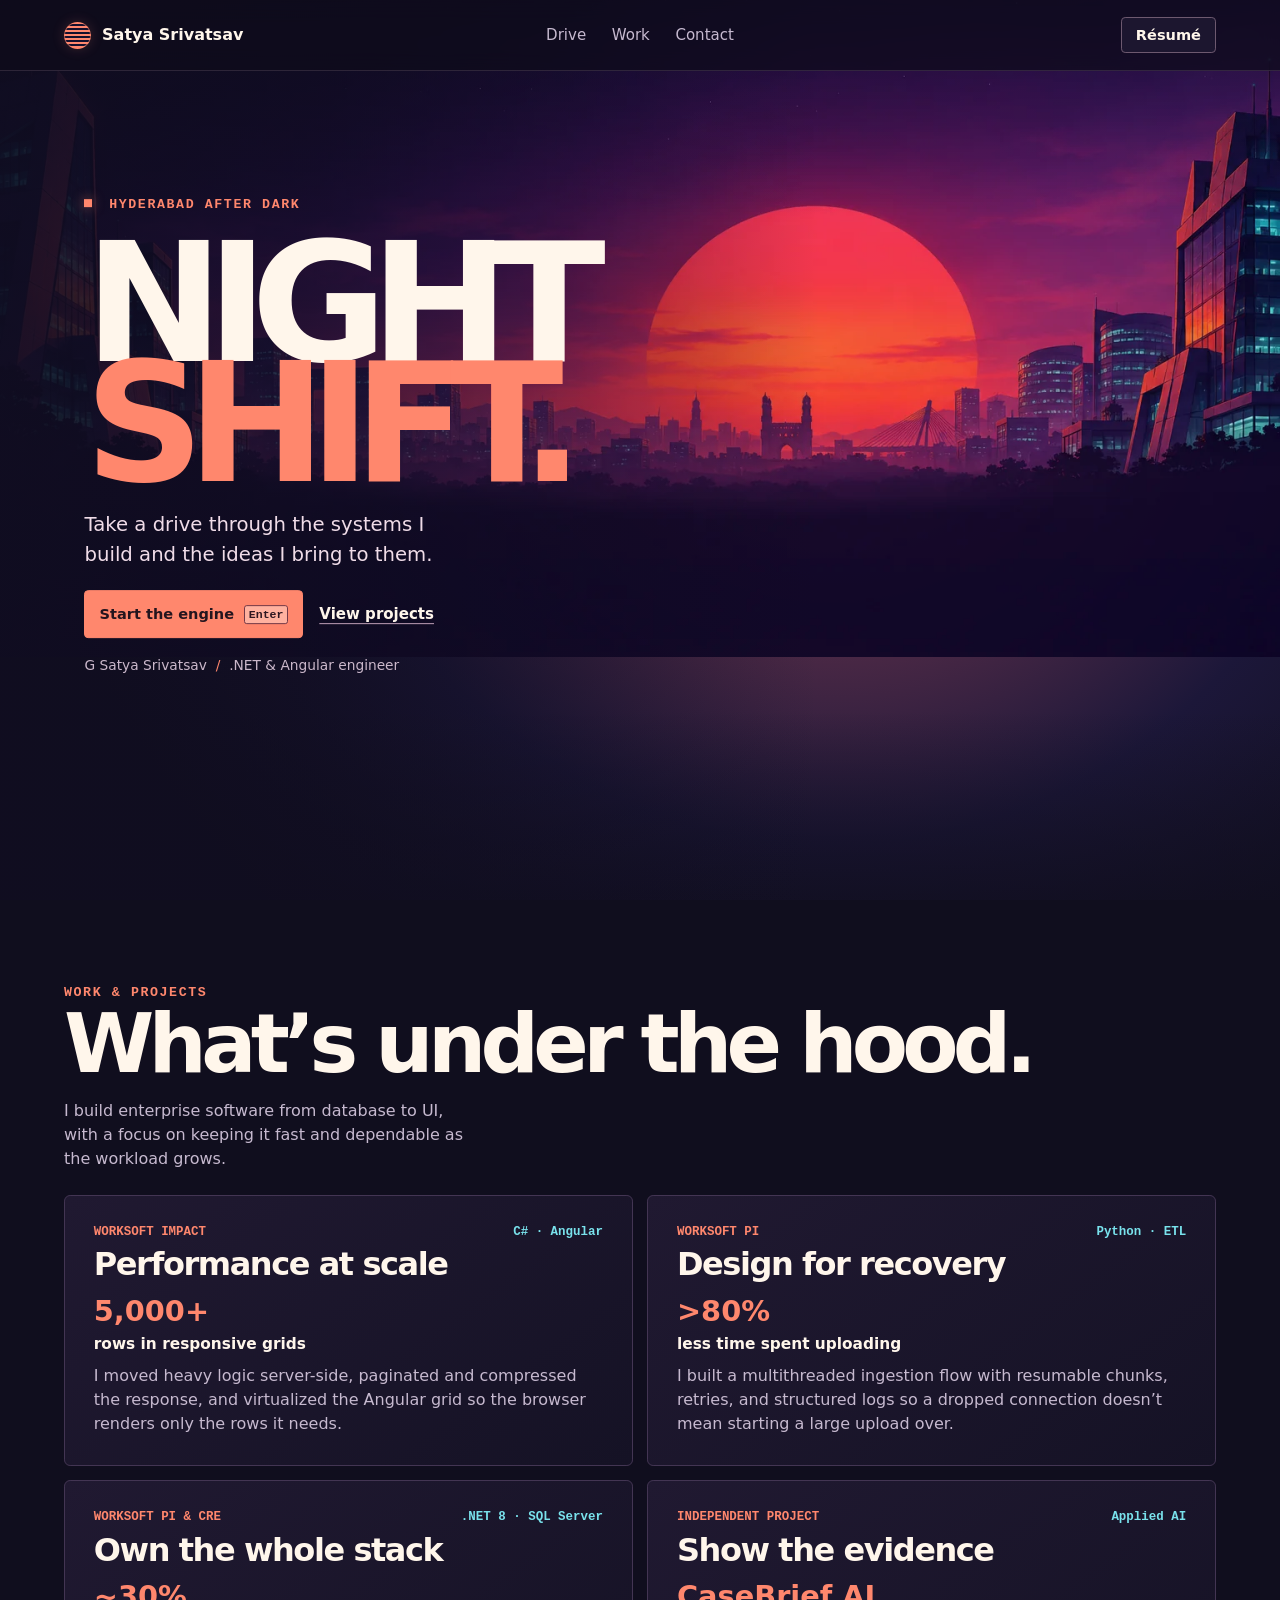
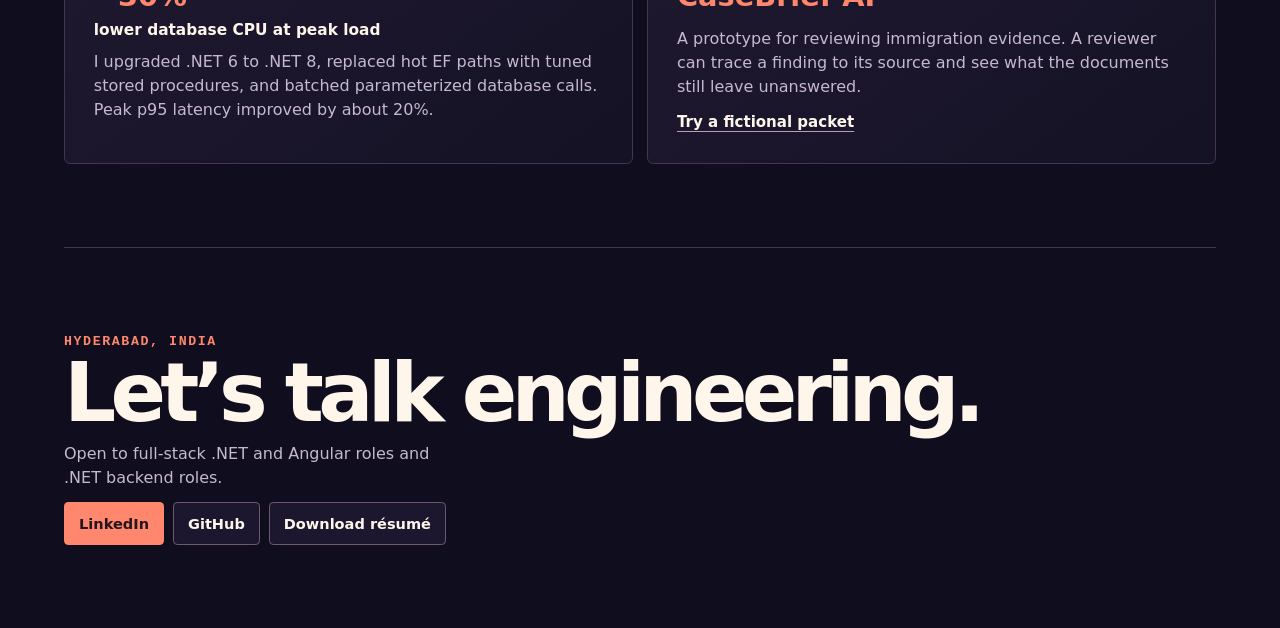
==== night-shift/index.html @ 23d0a60b "Publish Night Shift portfolio" ====
<!doctype html>
<html lang="en">
<head>
  <meta charset="utf-8">
  <meta name="viewport" content="width=device-width, initial-scale=1">
  <meta name="color-scheme" content="dark">
  <meta name="theme-color" content="#100e1e">
  <meta name="description" content="Drive a short night route through the engineering portfolio of Satya Srivatsav, a .NET and Angular engineer in Hyderabad.">
  <title>Night Shift · Satya Srivatsav</title>
  <link rel="icon" href="assets/mark.svg" type="image/svg+xml">
  <link rel="stylesheet" href="styles.css">
  <script src="trace.js" defer></script>
</head>
<body>
  <a class="skip" href="#work">Skip to engineering work</a>
  <header class="top">
    <a class="brand" href="#drive"><span class="brand-mark" aria-hidden="true"></span>Satya Srivatsav</a>
    <nav aria-label="Main navigation"><a href="#drive">Drive</a><a href="#work">Work</a><a href="#contact">Contact</a></nav>
    <a class="button resume" href="assets/Satya_Srivatsav_Resume.pdf" target="_blank" rel="noopener">Résumé</a>
  </header>

  <main>
    <section class="drive" id="drive" tabindex="-1" aria-labelledby="drive-title" data-state="intro">
      <canvas id="scene" aria-hidden="true"></canvas>
      <div class="vignette" aria-hidden="true"></div>
      <div class="intro" id="intro">
        <p class="eyebrow"><span></span> HYDERABAD AFTER DARK</p>
        <h1 id="drive-title">Night<br><em>Shift.</em></h1>
        <p class="tagline">Take a drive through the systems I build and the ideas I bring to them.</p>
        <div class="intro-actions"><button id="start" class="button primary" type="button">Start the engine <kbd>Enter</kbd></button><a href="#work" class="plain-link">View projects</a></div>
        <p class="accent">G Satya Srivatsav <span> / </span> .NET &amp; Angular engineer</p>
      </div>
      <div class="hud" aria-label="Route status">
        <div class="hud-heading"><span><b>NIGHT SHIFT</b><small>ENGINEERING PORTFOLIO</small></span><div class="hud-actions"><button type="button" id="cruise" class="button" aria-pressed="false" title="Hold a steady speed while you steer">Cruise</button><button type="button" id="restart" class="button" title="Restart the drive (R)">Restart</button></div></div>
        <div class="route-line" aria-hidden="true"><div id="route-fill"></div><i style="--at:14%"></i><i style="--at:36%"></i><i style="--at:60%"></i><i style="--at:83%"></i></div>
        <div class="hud-data"><span><span id="route-text">0 / 4 checkpoints</span><small id="spark-count">0/8 sparks</small></span><span id="speed">00 <small>KM/H</small></span></div>
      </div>
      <aside class="arrival" id="arrival" aria-live="polite" aria-atomic="true" hidden>
        <p id="arrival-kicker" class="eyebrow"></p>
        <h2 id="arrival-title"></h2>
        <p id="arrival-detail"></p>
        <a id="arrival-link" href="#work" class="plain-link">See the project</a>
      </aside>
      <p id="guide" class="guide"><kbd>W</kbd><kbd>A</kbd><kbd>S</kbd><kbd>D</kbd><span>or arrow keys to drive</span><kbd>⇧</kbd><span>Boost</span></p>
      <div class="touch" aria-label="Touch driving controls">
        <div><button type="button" data-drive="left" aria-label="Steer left">‹</button><button type="button" data-drive="right" aria-label="Steer right">›</button></div>
        <div><button type="button" data-drive="brake" aria-label="Brake">−</button><button type="button" data-drive="go" aria-label="Accelerate">↑</button></div>
      </div>
      <noscript><p class="script-note">The drive needs JavaScript. <a href="#work">You can still view the portfolio below.</a></p></noscript>
    </section>

    <section class="work shell" id="work" aria-labelledby="work-title">
      <div class="section-head"><div><p class="eyebrow">WORK &amp; PROJECTS</p><h2 id="work-title">What’s under the hood.</h2></div><p>I build enterprise software from database to UI, with a focus on keeping it fast and dependable as the workload grows.</p></div>
      <div class="projects">
        <article id="performance" class="project"><div class="project-meta"><span>WORKSOFT IMPACT</span><span>C# · Angular</span></div><h3>Performance at scale</h3><p class="stat">5,000+ <small>rows in responsive grids</small></p><p>I moved heavy logic server-side, paginated and compressed the response, and virtualized the Angular grid so the browser renders only the rows it needs.</p></article>
        <article id="reliability" class="project"><div class="project-meta"><span>WORKSOFT PI</span><span>Python · ETL</span></div><h3>Design for recovery</h3><p class="stat">&gt;80% <small>less time spent uploading</small></p><p>I built a multithreaded ingestion flow with resumable chunks, retries, and structured logs so a dropped connection doesn’t mean starting a large upload over.</p></article>
        <article id="ownership" class="project"><div class="project-meta"><span>WORKSOFT PI &amp; CRE</span><span>.NET 8 · SQL Server</span></div><h3>Own the whole stack</h3><p class="stat">~30% <small>lower database CPU at peak load</small></p><p>I upgraded .NET 6 to .NET 8, replaced hot EF paths with tuned stored procedures, and batched parameterized database calls. Peak p95 latency improved by about 20%.</p></article>
        <article id="evidence" class="project"><div class="project-meta"><span>INDEPENDENT PROJECT</span><span>Applied AI</span></div><h3>Show the evidence</h3><p class="stat">CaseBrief AI</p><p>A prototype for reviewing immigration evidence. A reviewer can trace a finding to its source and see what the documents still leave unanswered.</p><button type="button" class="plain-link" id="sample-open">Try a fictional packet</button></article>
      </div>
    </section>

    <section class="shell contact" id="contact">
      <div><p class="eyebrow">HYDERABAD, INDIA</p><h2>Let’s talk engineering.</h2><p>Open to full-stack .NET and Angular roles and .NET backend roles.</p></div>
      <div class="contact-actions"><a class="button primary" href="https://www.linkedin.com/in/satya991/" target="_blank" rel="noopener noreferrer">LinkedIn</a><a class="button" href="https://github.com/sathya991" target="_blank" rel="noopener noreferrer">GitHub</a><a class="button" href="assets/Satya_Srivatsav_Resume.pdf" download>Download résumé</a></div>
    </section>
  </main>
  <dialog id="sample" aria-labelledby="sample-title">
    <div class="dialog-head"><h2 id="sample-title">CaseBrief AI</h2><form method="dialog"><button class="button" type="submit">Close</button></form></div>
    <p>Which finding in this fictional packet needs follow-up?</p>
    <div class="sample-options"><button class="button" type="button" data-fact="date">Start date</button><button class="button" type="button" data-fact="title">Job title</button><button class="button" type="button" data-fact="hours">Weekly hours</button></div>
    <p id="sample-result" aria-live="polite">Pick a finding to see its source.</p>
  </dialog>
</body>
</html>
---- night-shift/styles.css ----
:root {
  color-scheme:dark; --dark:#100e1e; --panel:#171428; --ink:#fff6eb; --muted:#c6b9cf; --coral:#ff876d; --cyan:#79e2ec; --line:#433553;
  --sans:"Avenir Next", "Segoe UI", system-ui, sans-serif; --mono:"SFMono-Regular", Consolas, "Liberation Mono", monospace;
  color:var(--ink); font-family:var(--sans); background:var(--dark); scroll-behavior:smooth;
}
* {box-sizing:border-box}
[hidden] {display:none!important}
body,h1,h2,h3,p {margin:0}
body {line-height:1.5}
a {color:inherit;text-decoration:none}
button {font:inherit;color:inherit;cursor:pointer}
:focus-visible {outline:2px solid var(--cyan);outline-offset:4px}
::selection {background:var(--coral);color:var(--dark)}
[id] {scroll-margin-top:1rem}
.shell {width:min(74rem, calc(100% - clamp(2rem,10vw,8rem)));margin-inline:auto}
.skip {position:fixed;top:1rem;left:1rem;z-index:12;transform:translateY(-160%);padding:.5rem .8rem;background:var(--ink);color:var(--dark)}
.skip:focus {transform:none}

.top {position:absolute;z-index:4;left:0;right:0;top:0;min-height:4.45rem;display:grid;grid-template-columns:1fr auto 1fr;align-items:center;gap:.85rem;padding-inline:clamp(1rem,5vw,5rem);background:#0e0c1bba;border-bottom:1px solid #7b637c4c;backdrop-filter:blur(11px)}
.brand {display:flex;align-items:center;gap:.68rem;justify-self:start;font-weight:750}
.brand-mark {width:1.7rem;height:1.7rem;border:1px solid #ff876d9e;border-radius:50%;background:repeating-linear-gradient(0deg,#ff876d 0 2px,#13102d 2px 4px);box-shadow:0 0 .8rem #ff876d30}
.top nav {display:flex;gap:clamp(.65rem,2vw,1.8rem)}
.top nav a {font-size:.94rem;color:var(--muted)}
.top nav a:hover,.plain-link:hover {color:var(--cyan)}
.button {display:inline-flex;align-items:center;justify-content:center;gap:.62rem;min-height:2.65rem;padding:.54rem .88rem;border:1px solid #6d596f;background:#1f1932d9;color:var(--ink);font-weight:730;font-size:.91rem;border-radius:.26rem;text-align:center}
.button:hover {background:#342547;border-color:#c394b5}
.button.primary {color:#24151e;background:var(--coral);border-color:var(--coral)}
.button.primary:hover {background:#ffa899}
.resume {justify-self:end;min-height:2.25rem;padding-block:.32rem}
.resume span {color:var(--coral)}
.plain-link {border:0;background:none;color:var(--ink);font-weight:650;font-size:.94rem;padding:0;text-decoration:underline;text-underline-offset:.28rem;text-decoration-color:#bc9db4}

.drive {min-height:42rem;height:100svh;position:relative;overflow:hidden;isolation:isolate;background:radial-gradient(circle at 65% 35%,#9a465a,#1c1739 52%,#100e1e 80%)}
.drive::before {content:"";position:absolute;inset:0 0 27%;z-index:-2;background:url("assets/night-city.webp") center 55% / cover no-repeat;opacity:.92}
#scene {position:absolute;inset:0;width:100%;height:100%;z-index:-1}
.vignette {position:absolute;inset:0;pointer-events:none;background:linear-gradient(90deg,#100d20e8 0%,#100d20b3 24%,#100d2000 64%),linear-gradient(180deg,#100e1e70,transparent 24%,transparent 79%,#100e1ebf);transition:opacity .55s}
.drive[data-state=active] .vignette,.drive[data-state=finished] .vignette {opacity:.3}
.intro {position:absolute;z-index:1;left:clamp(1rem,6.6vw,7rem);top:50%;transform:translateY(-53%);width:min(31rem,calc(100% - 2rem));transition:opacity .26s,visibility .26s}
.drive[data-state=active] .intro,.drive[data-state=finished] .intro {opacity:0;visibility:hidden;pointer-events:none}
.eyebrow {font:700 .83rem/1.45 var(--mono);letter-spacing:.12em;color:var(--coral)}
.eyebrow>span {display:inline-block;width:.5rem;height:.5rem;background:var(--coral);box-shadow:0 0 .7rem #ff876d85;margin-right:.45rem;vertical-align:.08rem}
.intro h1 {font:850 clamp(5.4rem,13vw,13rem)/.72 var(--sans);letter-spacing:-.104em;text-transform:uppercase;margin:.18em 0 .16em}
.intro h1 em {color:var(--coral);font-style:normal}
.tagline {color:#f0dce8;max-width:22rem;font-size:clamp(1.01rem,1.6vw,1.23rem)}
.intro-actions {display:flex;align-items:center;flex-wrap:wrap;gap:.75rem 1rem;margin-top:1.3rem}
.intro-actions .button {min-height:3rem}
kbd {display:inline-block;font:650 .72rem var(--mono);border:1px solid #544053;background:#17122488;color:#f0e2ec;border-radius:.17rem;padding:.13rem .24rem;line-height:1.15}
.primary kbd {color:#2e1721;border-color:#743846;background:#ffb19f}
.accent {color:#cbb8cb;font-size:.86rem;margin-top:1.06rem}
.accent span {color:var(--coral);margin-inline:.28rem}

.hud {position:absolute;top:6rem;right:clamp(1rem,5.1vw,5rem);width:min(20rem,calc(100% - 2rem));border:1px solid #8f66916e;padding:.72rem .85rem;background:#120e24e8;border-radius:.35rem;box-shadow:0 .5rem 2.4rem #0a07127d}
.hud-heading,.hud-data {display:flex;justify-content:space-between;align-items:center;gap:.7rem}
.hud-heading b {font:750 .9rem var(--mono);letter-spacing:.09em}
.hud-heading small,.hud-data small {display:block;font:620 .7rem var(--mono);color:var(--muted);letter-spacing:.025em}
.hud button {min-height:2rem;font-size:.78rem;padding:.3rem .48rem}
.hud-data {margin-top:.45rem;color:#d6bfd7;font:630 .78rem var(--mono)}
#speed {font-size:1.16rem;color:var(--cyan);white-space:nowrap}
.hud-data small {display:inline;color:var(--cyan)}
.route-line {position:relative;background:#42304d;height:.25rem;margin-top:.72rem;border-radius:.2rem}
.route-line>div {width:0%;height:100%;background:var(--coral);border-radius:.2rem}
.route-line i {position:absolute;left:var(--at);top:50%;height:.44rem;width:.44rem;border:1px solid var(--cyan);background:#21182d;border-radius:50%;transform:translate(-50%,-50%)}
.route-line i.passed {background:var(--cyan)}
.drive[data-state=intro] .hud,.drive[data-state=intro] .touch,.drive[data-state=intro] .guide {visibility:hidden}
.arrival {position:absolute;left:clamp(1rem,6.6vw,7rem);top:clamp(6rem,22%,13rem);width:min(23rem,calc(100% - 2rem));padding:1rem 1.05rem;background:#160f26ed;border:1px solid #80557b;border-left:3px solid var(--coral);border-radius:.28rem;box-shadow:0 .65rem 2.6rem #10081b84}
.arrival h2 {font-size:clamp(1.5rem,3vw,2.1rem);line-height:1.1;letter-spacing:-.04em;margin-top:.25rem}
.arrival p:not(.eyebrow) {color:var(--muted);margin-block:.36rem .58rem;font-size:.94rem}
.guide {position:absolute;bottom:1.2rem;left:50%;transform:translateX(-50%);display:flex;gap:.28rem;align-items:center;background:#140e24d9;border:1px solid #5f4865;padding:.55rem .69rem;border-radius:.3rem;white-space:nowrap;color:#dec8e0;font-size:.81rem}
.guide span {margin-inline:.25rem}
.touch {display:none;position:absolute;left:1rem;right:1rem;bottom:max(.85rem,env(safe-area-inset-bottom));justify-content:space-between;pointer-events:none}
.touch>div {display:flex;gap:.45rem}
.touch button {pointer-events:auto;touch-action:none;user-select:none;min-width:3rem;height:3rem;background:#241936ed;border:1px solid #a6809e;border-radius:.37rem;font-size:1.15rem}
.touch button[data-driving=true] {background:var(--coral);color:#231229}
.script-note {position:absolute;bottom:1rem;left:1rem;background:#1e172d;padding:.7rem}

.work,.contact {padding-block:clamp(2.8rem,6.5vw,6rem)}
.section-head,.contact {display:flex;justify-content:space-between;align-items:end;flex-wrap:wrap;gap:.8rem 1rem}
.section-head h2,.contact h2 {font-size:clamp(2.45rem,6.4vw,5.2rem);letter-spacing:-.07em;line-height:1.02}
.section-head p:not(.eyebrow),.contact p:not(.eyebrow) {max-width:25rem;color:var(--muted)}
.projects {display:grid;grid-template-columns:repeat(2,minmax(0,1fr));gap:.9rem;margin-top:1.5rem}
.project {padding:clamp(1rem,2.8vw,1.8rem);border:1px solid var(--line);border-radius:.38rem;background:linear-gradient(144deg,#201931,#151225)}
.project-meta {display:flex;gap:.6rem;justify-content:space-between;flex-wrap:wrap;color:var(--coral);font:650 .78rem var(--mono)}
.project-meta span+span {color:var(--cyan)}
.project h3 {margin:.55rem 0 .45rem;font-size:clamp(1.45rem,3vw,2rem);letter-spacing:-.045em;line-height:1.08}
.project p:not(.stat) {color:var(--muted)}
.stat {font-size:1.8rem;color:var(--coral);font-weight:760;margin-block:.5rem}
.stat small {display:block;font-size:.96rem;color:var(--ink);font-weight:600}
.project button {margin-top:.8rem}
.contact {border-top:1px solid var(--line)}
.contact h2 {margin-bottom:.45rem}
.contact-actions,.sample-options {display:flex;flex-wrap:wrap;gap:.55rem}
dialog {width:min(34rem,calc(100% - 2rem));background:var(--panel);color:var(--ink);border:1px solid #8b668c;border-radius:.4rem;padding:1.2rem}
dialog::backdrop {background:#100b1ccd}
.dialog-head {display:flex;justify-content:space-between;align-items:center;margin-bottom:.6rem}
.sample-options {margin-block:.8rem}
#sample-result {background:var(--dark);padding:.7rem;border-left:2px solid var(--cyan);color:var(--muted)}
@media(max-width:52rem) {
  .drive {min-height:37rem}
  .intro h1 {font-size:clamp(5.3rem,16vw,9rem)}
  .drive::before {background-position:63% 55%}
  .hud {width:15rem}
  .arrival {top:7rem;max-width:calc(100% - 18rem)}
}
@media(max-width:39rem) {
  .top {min-height:3.65rem;gap:.55rem;grid-template-columns:1fr auto auto}
  .top nav {gap:.6rem}
  .top nav a {font-size:.78rem}
  .top nav a:last-child {display:none}
  .brand {font-size:.82rem;gap:.34rem}
  .brand-mark {width:1.15rem;height:1.15rem}
  .resume {font-size:.78rem;padding-inline:.43rem;gap:.21rem}
  .intro {top:39%;transform:translateY(-39%)}
  .intro h1 {font-size:clamp(5rem,17.8vw,7rem)}
  .projects {grid-template-columns:1fr}
  .hud {top:4.2rem;right:1rem;width:13rem;padding:.44rem .57rem}
  .hud-heading small {display:none}
  .hud-heading b {font-size:.77rem}
  .arrival {top:9.45rem;max-width:none;width:min(19rem,calc(100% - 2rem));padding:.63rem .72rem}
  .arrival p:not(.eyebrow) {font-size:.86rem}
}
@media(pointer:coarse),(max-width:45rem) {
  .touch {display:flex}
  .guide {display:none}
}
@media(prefers-reduced-motion:reduce) {
  *,*::before,*::after {scroll-behavior:auto!important;transition:none!important}
}
.hud-data #spark-count {display:block;margin-top:.23rem;color:var(--muted)}
.drive[data-state=finished] .touch,.drive[data-state=finished] .guide {visibility:hidden}
.drive:focus {outline:none}
.hud-actions {display:flex;gap:.3rem}
#cruise[aria-pressed=true] {background:var(--cyan);border-color:var(--cyan);color:#171025}
#cruise:disabled {opacity:.45;cursor:default}
@media(max-width:39rem) {
  .hud {width:16rem}
  .hud-heading b {font-size:.72rem}
  .hud button {font-size:.74rem;padding-inline:.36rem}
}
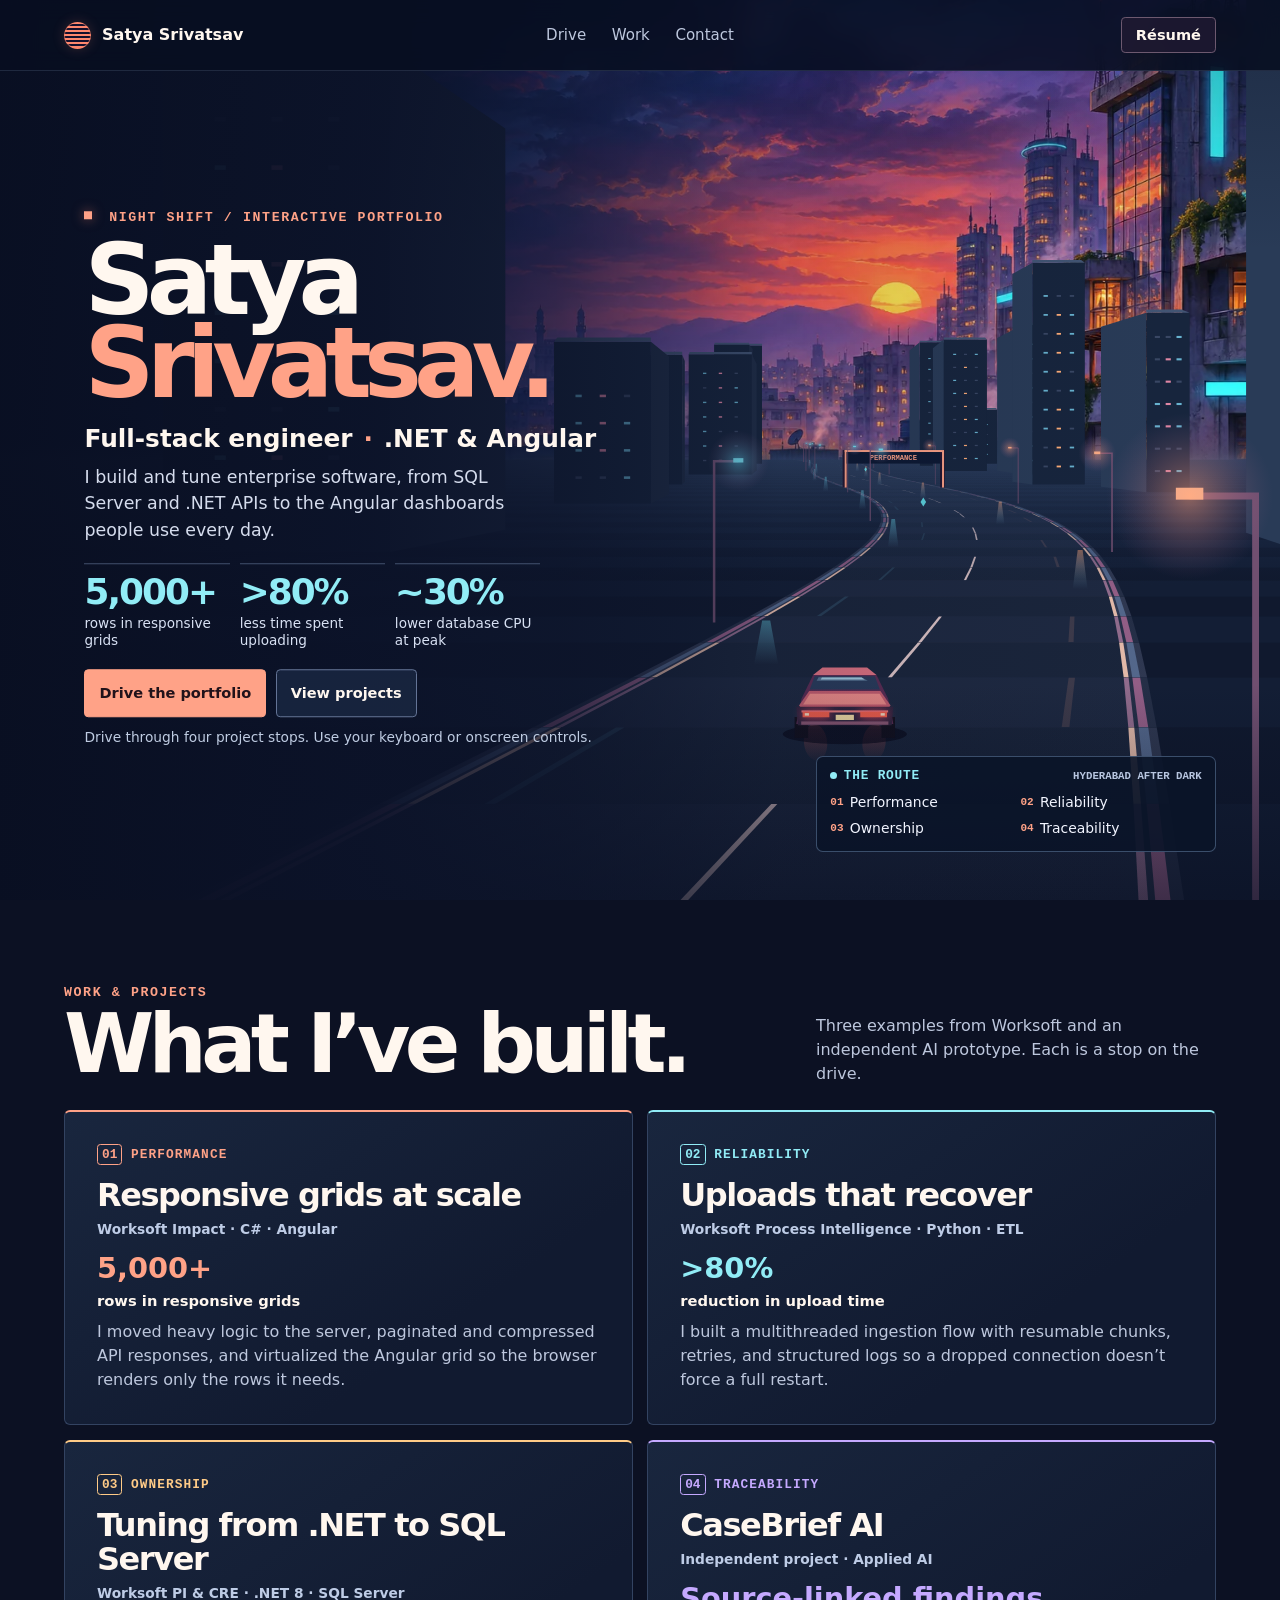
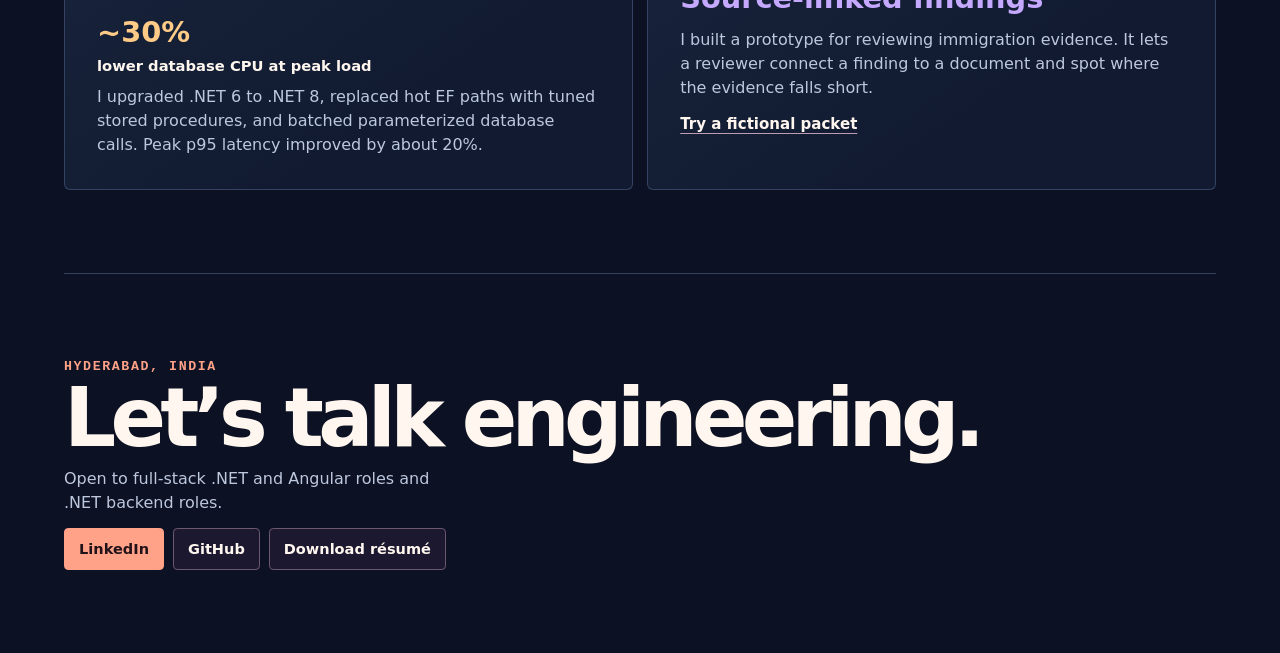
==== commit 15ddfb6d: "Improve Night Shift visuals and portfolio readability" ====
--- a/night-shift/index.html
+++ b/night-shift/index.html
@@ -8,8 +8,8 @@
   <meta name="description" content="Drive a short night route through the engineering portfolio of Satya Srivatsav, a .NET and Angular engineer in Hyderabad.">
   <title>Night Shift · Satya Srivatsav</title>
   <link rel="icon" href="assets/mark.svg" type="image/svg+xml">
-  <link rel="stylesheet" href="styles.css">
-  <script src="trace.js" defer></script>
+  <link rel="stylesheet" href="styles.css?v=2">
+  <script src="trace.js?v=2" defer></script>
 </head>
 <body>
   <a class="skip" href="#work">Skip to engineering work</a>
@@ -24,24 +24,40 @@
       <canvas id="scene" aria-hidden="true"></canvas>
       <div class="vignette" aria-hidden="true"></div>
       <div class="intro" id="intro">
-        <p class="eyebrow"><span></span> HYDERABAD AFTER DARK</p>
-        <h1 id="drive-title">Night<br><em>Shift.</em></h1>
-        <p class="tagline">Take a drive through the systems I build and the ideas I bring to them.</p>
-        <div class="intro-actions"><button id="start" class="button primary" type="button">Start the engine <kbd>Enter</kbd></button><a href="#work" class="plain-link">View projects</a></div>
-        <p class="accent">G Satya Srivatsav <span> / </span> .NET &amp; Angular engineer</p>
+        <p class="eyebrow"><span></span> NIGHT SHIFT / INTERACTIVE PORTFOLIO</p>
+        <h1 id="drive-title">Satya<br><em>Srivatsav.</em></h1>
+        <p class="hero-role">Full-stack engineer <span>·</span> .NET &amp; Angular</p>
+        <p class="tagline">I build and tune enterprise software, from SQL Server and .NET APIs to the Angular dashboards people use every day.</p>
+        <dl class="hero-results" aria-label="Engineering outcomes at Worksoft">
+          <div><dt>5,000+</dt><dd>rows in responsive grids</dd></div>
+          <div><dt>&gt;80%</dt><dd>less time spent uploading</dd></div>
+          <div><dt>~30%</dt><dd>lower database CPU at peak</dd></div>
+        </dl>
+        <div class="intro-actions"><button id="start" class="button primary" type="button">Drive the portfolio</button><a href="#work" class="button hero-secondary">View projects</a></div>
+        <p class="accent">Drive through four project stops. Use your keyboard or onscreen controls.</p>
+      </div>
+      <div class="road-legend" aria-label="The four stops on the drive">
+        <p class="legend-title"><span aria-hidden="true"></span> THE ROUTE <small>HYDERABAD AFTER DARK</small></p>
+        <ol class="route-stops">
+          <li><a href="#performance"><span>01</span>Performance</a></li>
+          <li><a href="#reliability"><span>02</span>Reliability</a></li>
+          <li><a href="#ownership"><span>03</span>Ownership</a></li>
+          <li><a href="#evidence"><span>04</span>Traceability</a></li>
+        </ol>
       </div>
       <div class="hud" aria-label="Route status">
-        <div class="hud-heading"><span><b>NIGHT SHIFT</b><small>ENGINEERING PORTFOLIO</small></span><div class="hud-actions"><button type="button" id="cruise" class="button" aria-pressed="false" title="Hold a steady speed while you steer">Cruise</button><button type="button" id="restart" class="button" title="Restart the drive (R)">Restart</button></div></div>
+        <div class="hud-heading"><span><b>NIGHT SHIFT</b><small id="hud-next">NEXT / PERFORMANCE</small></span><div class="hud-actions"><button type="button" id="cruise" class="button" aria-pressed="false" title="Hold a steady speed while you steer">Cruise</button><button type="button" id="restart" class="button" title="Restart the drive (R)">Restart</button></div></div>
         <div class="route-line" aria-hidden="true"><div id="route-fill"></div><i style="--at:14%"></i><i style="--at:36%"></i><i style="--at:60%"></i><i style="--at:83%"></i></div>
         <div class="hud-data"><span><span id="route-text">0 / 4 checkpoints</span><small id="spark-count">0/8 sparks</small></span><span id="speed">00 <small>KM/H</small></span></div>
       </div>
       <aside class="arrival" id="arrival" aria-live="polite" aria-atomic="true" hidden>
         <p id="arrival-kicker" class="eyebrow"></p>
         <h2 id="arrival-title"></h2>
-        <p id="arrival-detail"></p>
-        <a id="arrival-link" href="#work" class="plain-link">See the project</a>
+        <p id="arrival-result" class="arrival-result"></p>
+        <p id="arrival-detail" class="arrival-detail"></p>
+        <div class="arrival-actions"><a id="arrival-link" href="#work" class="plain-link">See the project</a><button type="button" id="pause-drive" class="button">Pause to read</button></div>
       </aside>
-      <p id="guide" class="guide"><kbd>W</kbd><kbd>A</kbd><kbd>S</kbd><kbd>D</kbd><span>or arrow keys to drive</span><kbd>⇧</kbd><span>Boost</span></p>
+      <p id="guide" class="guide"><span><kbd>A</kbd> <kbd>D</kbd> Steer</span><span><kbd>W</kbd> Accelerate</span><span><kbd>S</kbd> Brake</span><span><kbd>Shift</kbd> Boost</span></p>
       <div class="touch" aria-label="Touch driving controls">
         <div><button type="button" data-drive="left" aria-label="Steer left">‹</button><button type="button" data-drive="right" aria-label="Steer right">›</button></div>
         <div><button type="button" data-drive="brake" aria-label="Brake">−</button><button type="button" data-drive="go" aria-label="Accelerate">↑</button></div>
@@ -50,12 +66,37 @@
     </section>
 
     <section class="work shell" id="work" aria-labelledby="work-title">
-      <div class="section-head"><div><p class="eyebrow">WORK &amp; PROJECTS</p><h2 id="work-title">What’s under the hood.</h2></div><p>I build enterprise software from database to UI, with a focus on keeping it fast and dependable as the workload grows.</p></div>
+      <div class="section-head"><div><p class="eyebrow">WORK &amp; PROJECTS</p><h2 id="work-title">What I’ve built.</h2></div><p>Three examples from Worksoft and an independent AI prototype. Each is a stop on the drive.</p></div>
       <div class="projects">
-        <article id="performance" class="project"><div class="project-meta"><span>WORKSOFT IMPACT</span><span>C# · Angular</span></div><h3>Performance at scale</h3><p class="stat">5,000+ <small>rows in responsive grids</small></p><p>I moved heavy logic server-side, paginated and compressed the response, and virtualized the Angular grid so the browser renders only the rows it needs.</p></article>
-        <article id="reliability" class="project"><div class="project-meta"><span>WORKSOFT PI</span><span>Python · ETL</span></div><h3>Design for recovery</h3><p class="stat">&gt;80% <small>less time spent uploading</small></p><p>I built a multithreaded ingestion flow with resumable chunks, retries, and structured logs so a dropped connection doesn’t mean starting a large upload over.</p></article>
-        <article id="ownership" class="project"><div class="project-meta"><span>WORKSOFT PI &amp; CRE</span><span>.NET 8 · SQL Server</span></div><h3>Own the whole stack</h3><p class="stat">~30% <small>lower database CPU at peak load</small></p><p>I upgraded .NET 6 to .NET 8, replaced hot EF paths with tuned stored procedures, and batched parameterized database calls. Peak p95 latency improved by about 20%.</p></article>
-        <article id="evidence" class="project"><div class="project-meta"><span>INDEPENDENT PROJECT</span><span>Applied AI</span></div><h3>Show the evidence</h3><p class="stat">CaseBrief AI</p><p>A prototype for reviewing immigration evidence. A reviewer can trace a finding to its source and see what the documents still leave unanswered.</p><button type="button" class="plain-link" id="sample-open">Try a fictional packet</button></article>
+        <article id="performance" class="project" data-stop="performance">
+          <p class="project-stop"><span>01</span> PERFORMANCE</p>
+          <h3>Responsive grids at scale</h3>
+          <p class="project-meta">Worksoft Impact · C# · Angular</p>
+          <p class="stat">5,000+ <small>rows in responsive grids</small></p>
+          <p>I moved heavy logic to the server, paginated and compressed API responses, and virtualized the Angular grid so the browser renders only the rows it needs.</p>
+        </article>
+        <article id="reliability" class="project" data-stop="reliability">
+          <p class="project-stop"><span>02</span> RELIABILITY</p>
+          <h3>Uploads that recover</h3>
+          <p class="project-meta">Worksoft Process Intelligence · Python · ETL</p>
+          <p class="stat">&gt;80% <small>reduction in upload time</small></p>
+          <p>I built a multithreaded ingestion flow with resumable chunks, retries, and structured logs so a dropped connection doesn’t force a full restart.</p>
+        </article>
+        <article id="ownership" class="project" data-stop="ownership">
+          <p class="project-stop"><span>03</span> OWNERSHIP</p>
+          <h3>Tuning from .NET to SQL Server</h3>
+          <p class="project-meta">Worksoft PI &amp; CRE · .NET 8 · SQL Server</p>
+          <p class="stat">~30% <small>lower database CPU at peak load</small></p>
+          <p>I upgraded .NET 6 to .NET 8, replaced hot EF paths with tuned stored procedures, and batched parameterized database calls. Peak p95 latency improved by about 20%.</p>
+        </article>
+        <article id="evidence" class="project" data-stop="evidence">
+          <p class="project-stop"><span>04</span> TRACEABILITY</p>
+          <h3>CaseBrief AI</h3>
+          <p class="project-meta">Independent project · Applied AI</p>
+          <p class="stat">Source-linked findings</p>
+          <p>I built a prototype for reviewing immigration evidence. It lets a reviewer connect a finding to a document and spot where the evidence falls short.</p>
+          <button type="button" class="plain-link" id="sample-open">Try a fictional packet</button>
+        </article>
       </div>
     </section>
 
--- a/night-shift/styles.css
+++ b/night-shift/styles.css
@@ -27,11 +27,10 @@
 .button.primary {color:#24151e;background:var(--coral);border-color:var(--coral)}
 .button.primary:hover {background:#ffa899}
 .resume {justify-self:end;min-height:2.25rem;padding-block:.32rem}
-.resume span {color:var(--coral)}
 .plain-link {border:0;background:none;color:var(--ink);font-weight:650;font-size:.94rem;padding:0;text-decoration:underline;text-underline-offset:.28rem;text-decoration-color:#bc9db4}
 
 .drive {min-height:42rem;height:100svh;position:relative;overflow:hidden;isolation:isolate;background:radial-gradient(circle at 65% 35%,#9a465a,#1c1739 52%,#100e1e 80%)}
-.drive::before {content:"";position:absolute;inset:0 0 27%;z-index:-2;background:url("assets/night-city.webp") center 55% / cover no-repeat;opacity:.92}
+.drive::before {content:"";position:absolute;inset:0 0 27%;z-index:-2;background:url("assets/night-city.webp?v=2") center 55% / cover no-repeat;opacity:.92}
 #scene {position:absolute;inset:0;width:100%;height:100%;z-index:-1}
 .vignette {position:absolute;inset:0;pointer-events:none;background:linear-gradient(90deg,#100d20e8 0%,#100d20b3 24%,#100d2000 64%),linear-gradient(180deg,#100e1e70,transparent 24%,transparent 79%,#100e1ebf);transition:opacity .55s}
 .drive[data-state=active] .vignette,.drive[data-state=finished] .vignette {opacity:.3}
@@ -108,7 +107,7 @@
   .top nav a:last-child {display:none}
   .brand {font-size:.82rem;gap:.34rem}
   .brand-mark {width:1.15rem;height:1.15rem}
-  .resume {font-size:.78rem;padding-inline:.43rem;gap:.21rem}
+  .resume {font-size:.78rem;padding-inline:.43rem}
   .intro {top:39%;transform:translateY(-39%)}
   .intro h1 {font-size:clamp(5rem,17.8vw,7rem)}
   .projects {grid-template-columns:1fr}
@@ -136,3 +135,147 @@
   .hud-heading b {font-size:.72rem}
   .hud button {font-size:.74rem;padding-inline:.36rem}
 }
+
+/* The portfolio identity and work outcomes stay readable over the animated scene. */
+:root {
+  --dark:#0c1123;
+  --panel:#141d34;
+  --ink:#fff7ef;
+  --muted:#bdc7dd;
+  --coral:#ffa287;
+  --cyan:#91ecf6;
+  --line:#334361;
+}
+.top {
+  background:#080e21de;
+  border-color:#65759445;
+}
+.drive {
+  min-height:47rem;
+  background:radial-gradient(circle at 72% 37%,#674957,#203457 48%,#10152b 85%);
+}
+.drive::before {
+  inset:0 0 24%;
+  background-image:url("assets/night-city.webp?v=2");
+  background-position:center 55%;
+  opacity:1;
+}
+.vignette {
+  background:linear-gradient(90deg,#090f22fa 0%,#0b1228ed 28%,#0b1228a6 44%,#0b122826 61%,transparent 92%),
+    linear-gradient(180deg,#090f2256,transparent 28%,transparent 76%,#090f229e);
+}
+.drive[data-state=active] .vignette,.drive[data-state=finished] .vignette {opacity:.46}
+.intro {
+  top:49.5%;
+  width:min(32rem,calc(100% - 2rem));
+  transform:translateY(-44%);
+}
+.intro h1 {
+  font-size:clamp(4rem,7.6vw,8.05rem);
+  line-height:.85;
+  letter-spacing:-.081em;
+  text-transform:none;
+  margin:.14em 0 .18em;
+}
+.hero-role {font-size:clamp(1.14rem,2vw,1.55rem);font-weight:720;line-height:1.28}
+.hero-role span {margin-inline:.14rem;color:var(--coral)}
+.tagline {color:#d5dced;max-width:29rem;margin-top:.55rem;line-height:1.53;font-size:clamp(1rem,1.36vw,1.12rem)}
+.hero-results {
+  display:grid;
+  grid-template-columns:repeat(3,minmax(0,1fr));
+  gap:.6rem;
+  margin:1.2rem 0 0;
+  max-width:28.5rem;
+}
+.hero-results div {min-width:0;border-top:1px solid #65799999;padding:.55rem .2rem .15rem 0}
+.hero-results dt {font-size:clamp(1.45rem,2.8vw,2.35rem);letter-spacing:-.055em;font-weight:800;line-height:1.04;color:var(--cyan)}
+.hero-results dd {margin:.32rem 0 0;color:#d8e1f3;font-size:.85rem;line-height:1.25}
+.intro-actions {margin-top:1.12rem;gap:.58rem}
+.hero-secondary {background:#182640df;border-color:#647496}
+.button.primary {color:#21121a}
+.accent {color:#bfcce2;margin-top:.62rem;font-size:.86rem}
+.road-legend {
+  position:absolute;
+  right:clamp(1rem,5vw,5rem);
+  bottom:clamp(1rem,4vw,3rem);
+  width:min(25rem,36vw);
+  padding:.7rem .83rem .76rem;
+  border:1px solid #617a9e90;
+  border-radius:.42rem;
+  background:#0b1428e6;
+}
+.drive:not([data-state=intro]) .road-legend {display:none}
+.legend-title {display:flex;align-items:center;gap:.4rem;color:var(--cyan);font:700 .8rem var(--mono);letter-spacing:.06em}
+.legend-title>span {height:.45rem;width:.45rem;border-radius:50%;background:var(--cyan)}
+.legend-title small {margin-left:auto;color:#b8c6e0;font:600 .67rem var(--mono);letter-spacing:0}
+.route-stops {display:grid;grid-template-columns:repeat(2,1fr);gap:.34rem .55rem;list-style:none;padding:0;margin:.54rem 0 0}
+.route-stops a {display:flex;align-items:center;gap:.39rem;color:#f2f5ff;font-size:.87rem}
+.route-stops a:hover {color:var(--cyan)}
+.route-stops a span {color:var(--coral);font:650 .69rem var(--mono)}
+
+.hud,.arrival,.guide {background:#0c162bef;border-color:#5c79a39a}
+.hud {width:min(20rem,calc(100% - 2rem))}
+.hud-heading small {margin-top:.15rem;color:#cbd9f1}
+.hud button {min-height:2.25rem;background:#172741;border-color:#5c7099}
+.hud button:hover {background:#243957}
+.arrival {
+  width:min(25rem,calc(100% - 2rem));
+  padding:1.18rem 1.2rem;
+  border-left:3px solid var(--cyan);
+  box-shadow:0 .65rem 2rem #060a1a9c;
+}
+.arrival .arrival-result {margin:.62rem 0 .3rem;color:var(--cyan);font-weight:770;font-size:1.06rem;line-height:1.28}
+.arrival .arrival-detail {color:#d3ddf0;line-height:1.5;margin:.35rem 0 .75rem}
+.guide {gap:.65rem;padding:.61rem .78rem;color:#e1e9f8;font-size:.87rem}
+.guide span {margin:0}
+kbd {background:#192741;border-color:#536b8d}
+.touch button {background:#192843ef;border-color:#758db5}
+.touch button[data-driving=true] {background:var(--coral);color:#201018}
+.project {
+  --stop-color:var(--coral);
+  background:linear-gradient(145deg,#19263e,#111a30 68%);
+  border-top:2px solid var(--stop-color);
+  padding:clamp(1.16rem,3vw,2rem);
+}
+.project[data-stop=reliability] {--stop-color:#91ecf6}
+.project[data-stop=ownership] {--stop-color:#ffcb87}
+.project[data-stop=evidence] {--stop-color:#c5a9ff}
+.project-stop {display:flex;align-items:center;gap:.54rem;font:750 .8rem var(--mono);letter-spacing:.085em}
+.project p.project-stop {color:var(--stop-color)}
+.project-stop span {border:1px solid currentColor;border-radius:.21rem;padding:.14rem .25rem;letter-spacing:0}
+.project h3 {margin:.77rem 0 .47rem}
+.project p.project-meta {font:620 .86rem/1.4 var(--sans);color:#becce6}
+.project .stat {color:var(--stop-color)}
+.project .stat small {font-size:.92rem}
+
+@media(max-width:55rem) {
+  .intro {width:min(27rem,calc(100% - 2rem))}
+  .intro h1 {font-size:clamp(4rem,9.3vw,6.1rem)}
+  .drive::before {background-position:64% center}
+  .road-legend {width:min(22rem,42vw)}
+}
+@media(max-width:44rem) {
+  .drive {min-height:48rem}
+  .intro {top:5.45rem;transform:none}
+  .vignette {background:linear-gradient(180deg,#0b1125e8 5%,#0b1125c7 43%,#0b112551 60%,transparent 85%)}
+  .intro h1 {font-size:clamp(3.45rem,13vw,5.55rem)}
+  .hero-results {gap:.45rem;margin-top:.86rem}
+  .hero-results dd {font-size:.82rem}
+  .road-legend {display:none}
+  .arrival {top:10rem;width:min(23rem,calc(100% - 2rem));max-width:none;padding:.76rem .88rem}
+  .arrival h2 {font-size:1.51rem}
+  .arrival .arrival-result {font-size:1rem}
+}
+@media(max-width:35rem) {
+  .tagline {max-width:23rem;font-size:.98rem}
+  .intro-actions {margin-top:.86rem}
+  .intro-actions .button {min-height:2.78rem}
+  .hero-role {font-size:1.03rem}
+  .hero-results {max-width:24rem}
+  .hero-results dt {font-size:1.67rem}
+  .accent {max-width:24rem;font-size:.79rem}
+}
+.arrival-actions {display:flex;align-items:center;flex-wrap:wrap;gap:.4rem .85rem}
+.arrival-actions button {min-height:2rem;padding:.3rem .51rem;background:#192944;border-color:#60759c;font-size:.81rem}
+.arrival-actions button:hover {background:#27395a}
+#speed.speed-paused {opacity:.52}
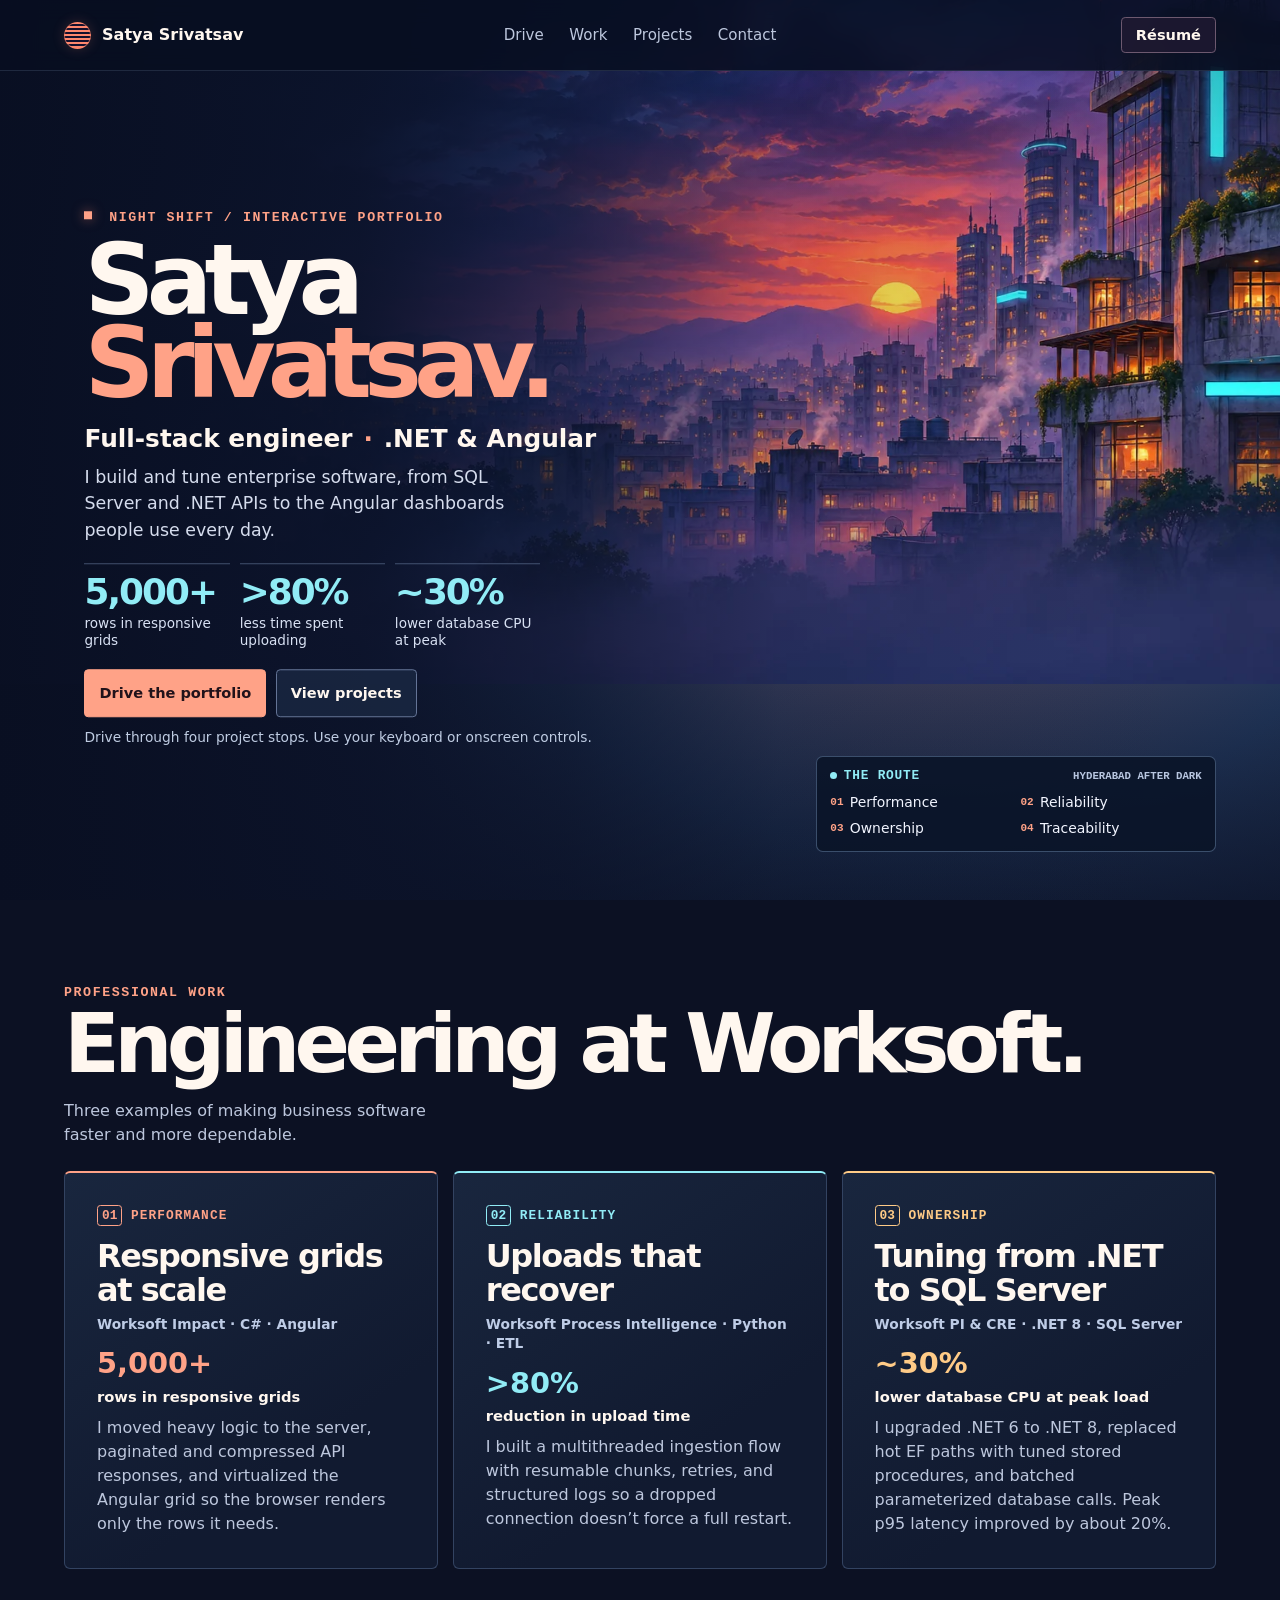
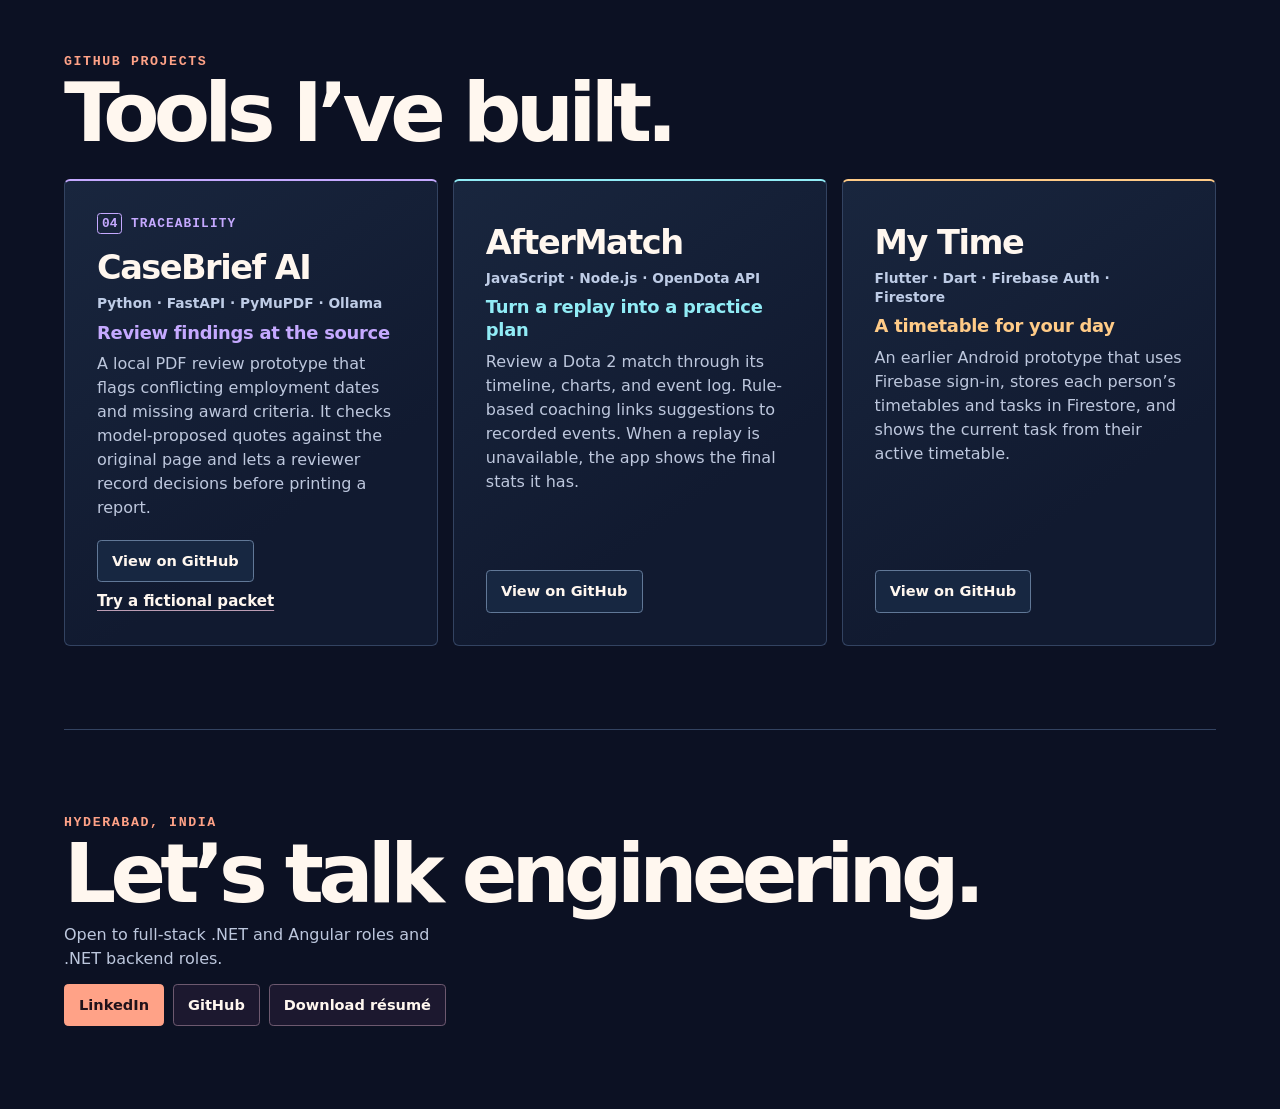
==== commit c5a6acd5: "Showcase selected GitHub projects in Night Shift" ====
--- a/night-shift/index.html
+++ b/night-shift/index.html
@@ -8,14 +8,14 @@
   <meta name="description" content="Drive a short night route through the engineering portfolio of Satya Srivatsav, a .NET and Angular engineer in Hyderabad.">
   <title>Night Shift · Satya Srivatsav</title>
   <link rel="icon" href="assets/mark.svg" type="image/svg+xml">
-  <link rel="stylesheet" href="styles.css?v=2">
-  <script src="trace.js?v=2" defer></script>
+  <link rel="stylesheet" href="styles.css?v=3">
+  <script src="trace.js?v=3" defer></script>
 </head>
 <body>
   <a class="skip" href="#work">Skip to engineering work</a>
   <header class="top">
     <a class="brand" href="#drive"><span class="brand-mark" aria-hidden="true"></span>Satya Srivatsav</a>
-    <nav aria-label="Main navigation"><a href="#drive">Drive</a><a href="#work">Work</a><a href="#contact">Contact</a></nav>
+    <nav aria-label="Main navigation"><a href="#drive">Drive</a><a href="#work">Work</a><a href="#projects">Projects</a><a href="#contact">Contact</a></nav>
     <a class="button resume" href="assets/Satya_Srivatsav_Resume.pdf" target="_blank" rel="noopener">Résumé</a>
   </header>
 
@@ -33,7 +33,7 @@
           <div><dt>&gt;80%</dt><dd>less time spent uploading</dd></div>
           <div><dt>~30%</dt><dd>lower database CPU at peak</dd></div>
         </dl>
-        <div class="intro-actions"><button id="start" class="button primary" type="button">Drive the portfolio</button><a href="#work" class="button hero-secondary">View projects</a></div>
+        <div class="intro-actions"><button id="start" class="button primary" type="button">Drive the portfolio</button><a href="#projects" class="button hero-secondary">View projects</a></div>
         <p class="accent">Drive through four project stops. Use your keyboard or onscreen controls.</p>
       </div>
       <div class="road-legend" aria-label="The four stops on the drive">
@@ -66,8 +66,8 @@
     </section>
 
     <section class="work shell" id="work" aria-labelledby="work-title">
-      <div class="section-head"><div><p class="eyebrow">WORK &amp; PROJECTS</p><h2 id="work-title">What I’ve built.</h2></div><p>Three examples from Worksoft and an independent AI prototype. Each is a stop on the drive.</p></div>
-      <div class="projects">
+      <div class="section-head"><div><p class="eyebrow">PROFESSIONAL WORK</p><h2 id="work-title">Engineering at Worksoft.</h2></div><p>Three examples of making business software faster and more dependable.</p></div>
+      <div class="projects work-grid">
         <article id="performance" class="project" data-stop="performance">
           <p class="project-stop"><span>01</span> PERFORMANCE</p>
           <h3>Responsive grids at scale</h3>
@@ -89,13 +89,38 @@
           <p class="stat">~30% <small>lower database CPU at peak load</small></p>
           <p>I upgraded .NET 6 to .NET 8, replaced hot EF paths with tuned stored procedures, and batched parameterized database calls. Peak p95 latency improved by about 20%.</p>
         </article>
-        <article id="evidence" class="project" data-stop="evidence">
+      </div>
+    </section>
+
+    <section class="shell repo-section" id="projects" aria-labelledby="repo-title">
+      <div class="section-head">
+        <div><p class="eyebrow">GITHUB PROJECTS</p><h2 id="repo-title">Tools I’ve built.</h2></div>
+      </div>
+      <div class="projects repo-grid">
+        <article id="evidence" class="project repo-card" data-stop="evidence">
           <p class="project-stop"><span>04</span> TRACEABILITY</p>
           <h3>CaseBrief AI</h3>
-          <p class="project-meta">Independent project · Applied AI</p>
-          <p class="stat">Source-linked findings</p>
-          <p>I built a prototype for reviewing immigration evidence. It lets a reviewer connect a finding to a document and spot where the evidence falls short.</p>
-          <button type="button" class="plain-link" id="sample-open">Try a fictional packet</button>
+          <p class="project-meta">Python · FastAPI · PyMuPDF · Ollama</p>
+          <p class="stat">Review findings at the source</p>
+          <p>A local PDF review prototype that flags conflicting employment dates and missing award criteria. It checks model-proposed quotes against the original page and lets a reviewer record decisions before printing a report.</p>
+          <div class="repo-actions">
+            <a class="button" href="https://github.com/sathya991/CaseBrief-AI" aria-label="View CaseBrief AI on GitHub">View on GitHub</a>
+            <button type="button" class="plain-link" id="sample-open">Try a fictional packet</button>
+          </div>
+        </article>
+        <article id="aftermatch" class="project repo-card" data-stop="reliability">
+          <h3>AfterMatch</h3>
+          <p class="project-meta">JavaScript · Node.js · OpenDota API</p>
+          <p class="stat">Turn a replay into a practice plan</p>
+          <p>Review a Dota 2 match through its timeline, charts, and event log. Rule-based coaching links suggestions to recorded events. When a replay is unavailable, the app shows the final stats it has.</p>
+          <div class="repo-actions"><a class="button" href="https://github.com/sathya991/AfterMatch" aria-label="View AfterMatch on GitHub">View on GitHub</a></div>
+        </article>
+        <article id="my-time" class="project repo-card" data-stop="ownership">
+          <h3>My Time</h3>
+          <p class="project-meta">Flutter · Dart · Firebase Auth · Firestore</p>
+          <p class="stat">A timetable for your day</p>
+          <p>An earlier Android prototype that uses Firebase sign-in, stores each person’s timetables and tasks in Firestore, and shows the current task from their active timetable.</p>
+          <div class="repo-actions"><a class="button" href="https://github.com/sathya991/My-Time" aria-label="View My Time on GitHub">View on GitHub</a></div>
         </article>
       </div>
     </section>
--- a/night-shift/styles.css
+++ b/night-shift/styles.css
@@ -279,3 +279,20 @@
 .arrival-actions button {min-height:2rem;padding:.3rem .51rem;background:#192944;border-color:#60759c;font-size:.81rem}
 .arrival-actions button:hover {background:#27395a}
 #speed.speed-paused {opacity:.52}
+
+.repo-section {padding-block:0 clamp(2.8rem,6.5vw,6rem)}
+.repo-card {display:flex;flex-direction:column}
+.repo-card h3 {font-size:clamp(1.6rem,2.8vw,2.1rem)}
+.repo-card .stat {font-size:1.12rem;letter-spacing:-.015em;line-height:1.28}
+.repo-card .project-stop {margin-bottom:.25rem}
+.repo-actions {display:flex;flex-wrap:wrap;align-items:center;gap:.5rem .8rem;margin-top:auto;padding-top:1.2rem}
+.repo-actions button {margin-top:0}
+.repo-actions .button {background:#172741;border-color:#617897}
+.repo-actions .button:hover {background:#233856;border-color:var(--cyan)}
+@media(min-width:58rem) {
+  .work-grid,.repo-grid {grid-template-columns:repeat(3,minmax(0,1fr))}
+}
+@media(max-width:24rem) {
+  .top nav {gap:.4rem}
+  .top nav a:first-child {display:none}
+}
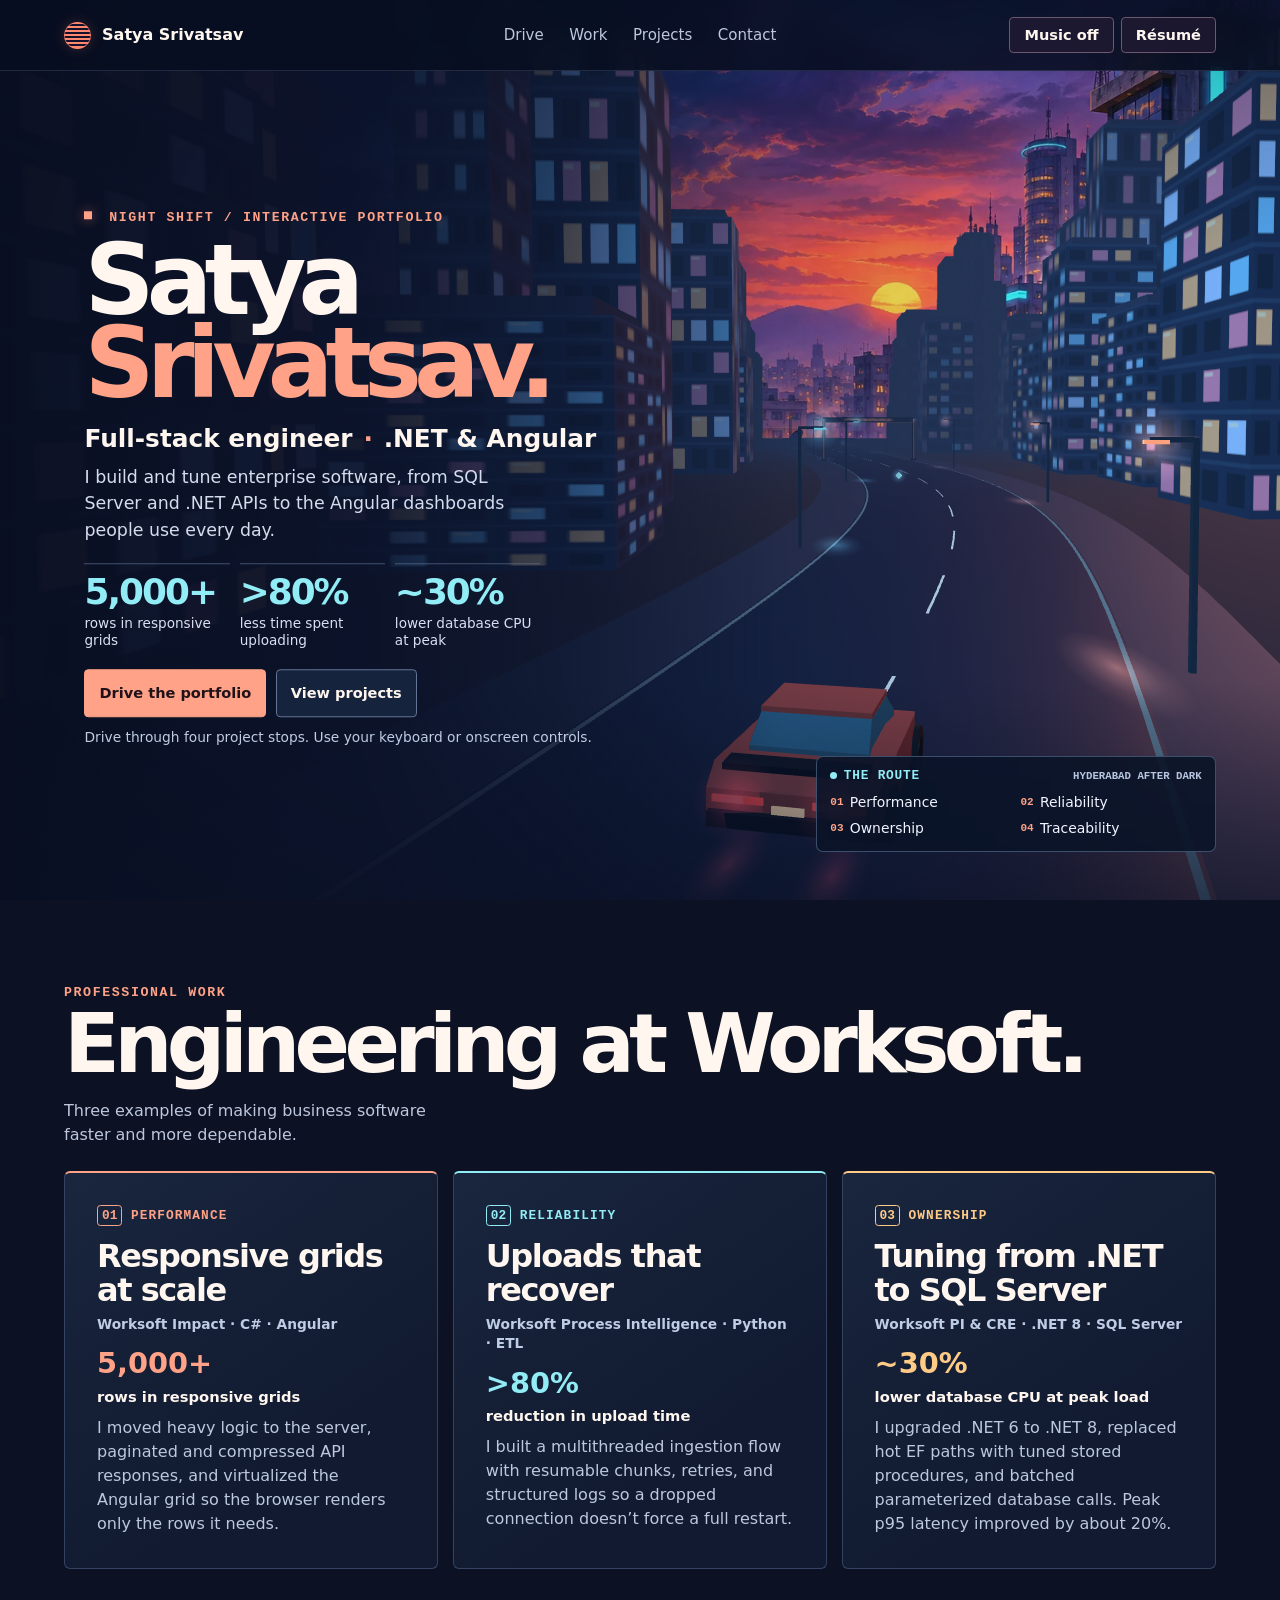
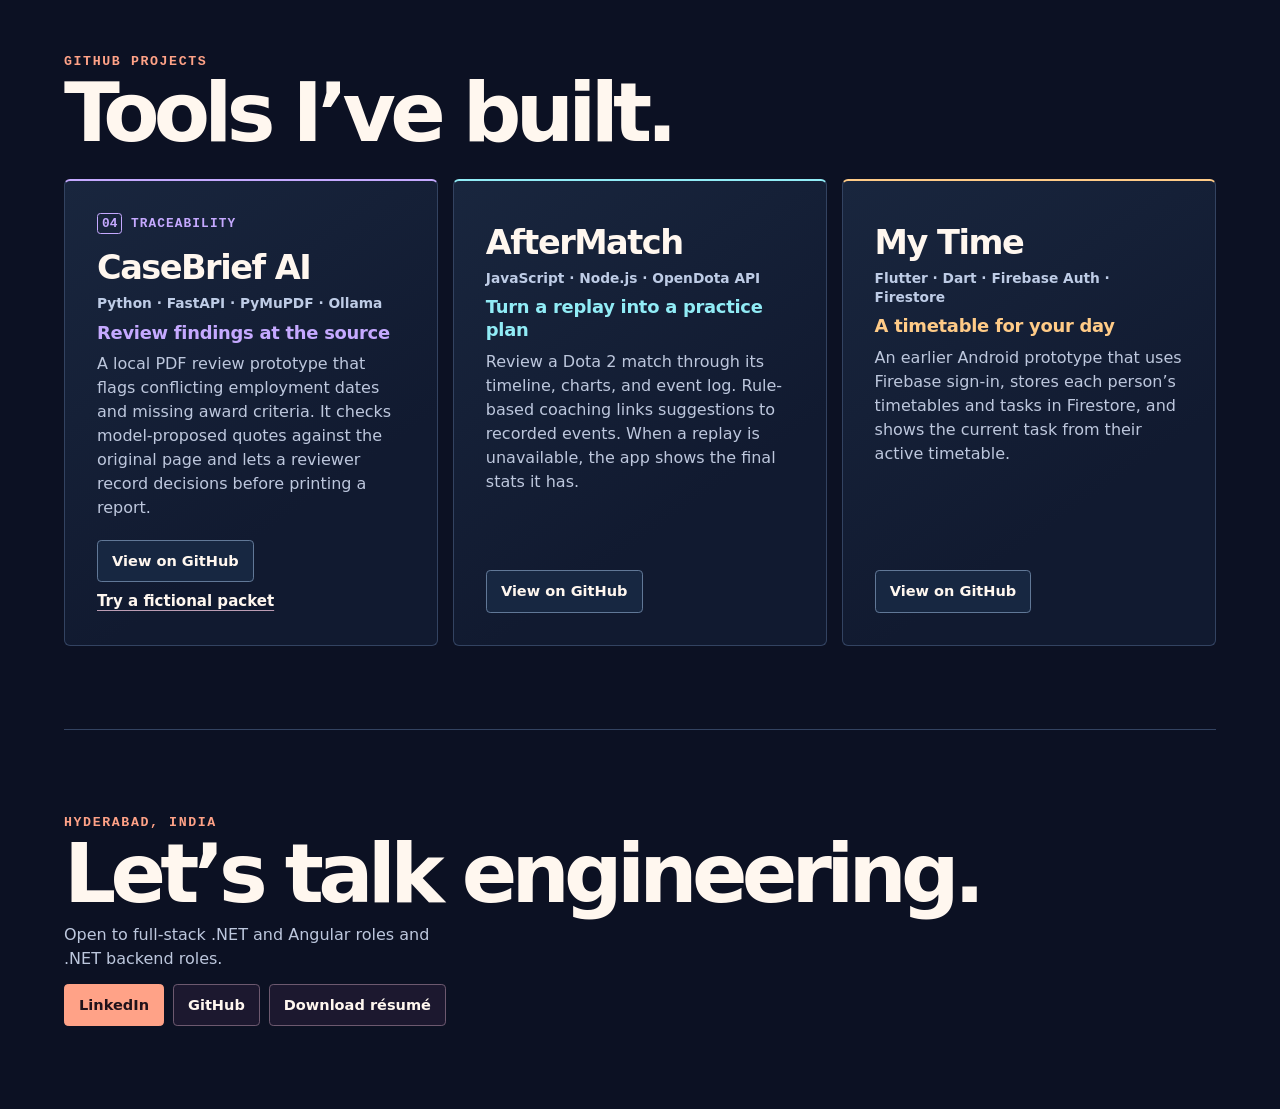
==== commit 7e3d547b: "Render Night Shift in 3D and add an optional EDM soundtrack" ====
--- a/night-shift/index.html
+++ b/night-shift/index.html
@@ -8,20 +8,25 @@
   <meta name="description" content="Drive a short night route through the engineering portfolio of Satya Srivatsav, a .NET and Angular engineer in Hyderabad.">
   <title>Night Shift · Satya Srivatsav</title>
   <link rel="icon" href="assets/mark.svg" type="image/svg+xml">
-  <link rel="stylesheet" href="styles.css?v=3">
-  <script src="trace.js?v=3" defer></script>
+  <link rel="stylesheet" href="styles.css?v=4">
+  <script src="trace.js?v=4" defer></script>
+  <script src="soundtrack.js?v=1" defer></script>
 </head>
 <body>
   <a class="skip" href="#work">Skip to engineering work</a>
   <header class="top">
     <a class="brand" href="#drive"><span class="brand-mark" aria-hidden="true"></span>Satya Srivatsav</a>
     <nav aria-label="Main navigation"><a href="#drive">Drive</a><a href="#work">Work</a><a href="#projects">Projects</a><a href="#contact">Contact</a></nav>
-    <a class="button resume" href="assets/Satya_Srivatsav_Resume.pdf" target="_blank" rel="noopener">Résumé</a>
+    <div class="top-actions">
+      <button class="button music-toggle" id="music-toggle" type="button" aria-pressed="false" hidden>Music off</button>
+      <a class="button resume" href="assets/Satya_Srivatsav_Resume.pdf" target="_blank" rel="noopener">Résumé</a>
+    </div>
   </header>
 
   <main>
     <section class="drive" id="drive" tabindex="-1" aria-labelledby="drive-title" data-state="intro">
       <canvas id="scene" aria-hidden="true"></canvas>
+      <canvas class="scene-3d" id="scene-3d" aria-hidden="true"></canvas>
       <div class="vignette" aria-hidden="true"></div>
       <div class="intro" id="intro">
         <p class="eyebrow"><span></span> NIGHT SHIFT / INTERACTIVE PORTFOLIO</p>
--- a/night-shift/styles.css
+++ b/night-shift/styles.css
@@ -296,3 +296,20 @@
   .top nav {gap:.4rem}
   .top nav a:first-child {display:none}
 }
+
+.top-actions {display:flex;align-items:center;justify-self:end;gap:.45rem}
+.music-toggle {min-height:2.25rem;padding-block:.32rem;white-space:nowrap}
+.music-toggle[aria-pressed="true"] {border-color:var(--cyan);color:var(--cyan);background:#152d43}
+.scene-3d {position:absolute;inset:0;width:100%;height:100%;z-index:-1;visibility:hidden;pointer-events:none}
+.drive[data-renderer="3d"] .scene-3d {visibility:visible}
+.drive[data-renderer="3d"] #scene {visibility:hidden}
+@media(max-width:39rem) {
+  .top-actions {gap:.28rem}
+  .music-toggle {font-size:.75rem;min-height:2.25rem;padding-inline:.36rem}
+}
+@media(max-width:29rem) {
+  .top nav a:first-child {display:none}
+}
+@media(max-width:23rem) {
+  .top nav a[href="#work"] {display:none}
+}
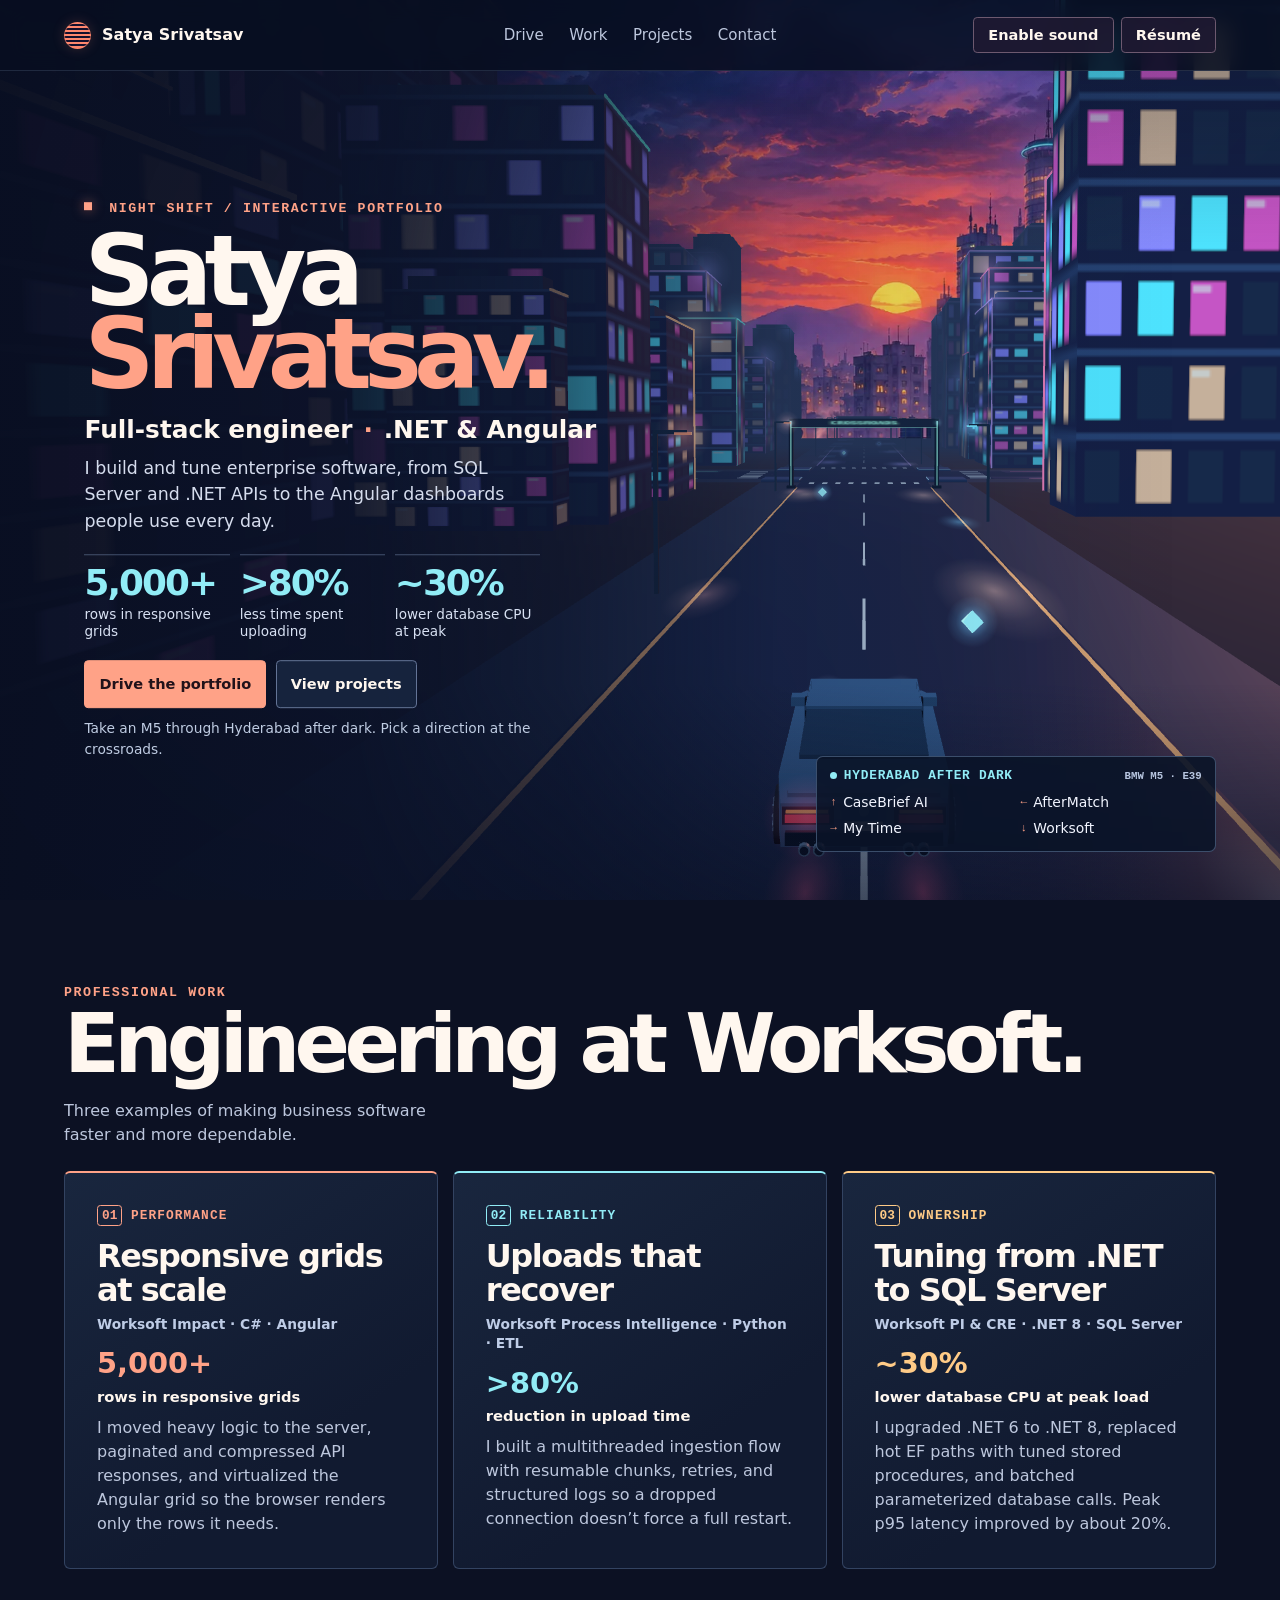
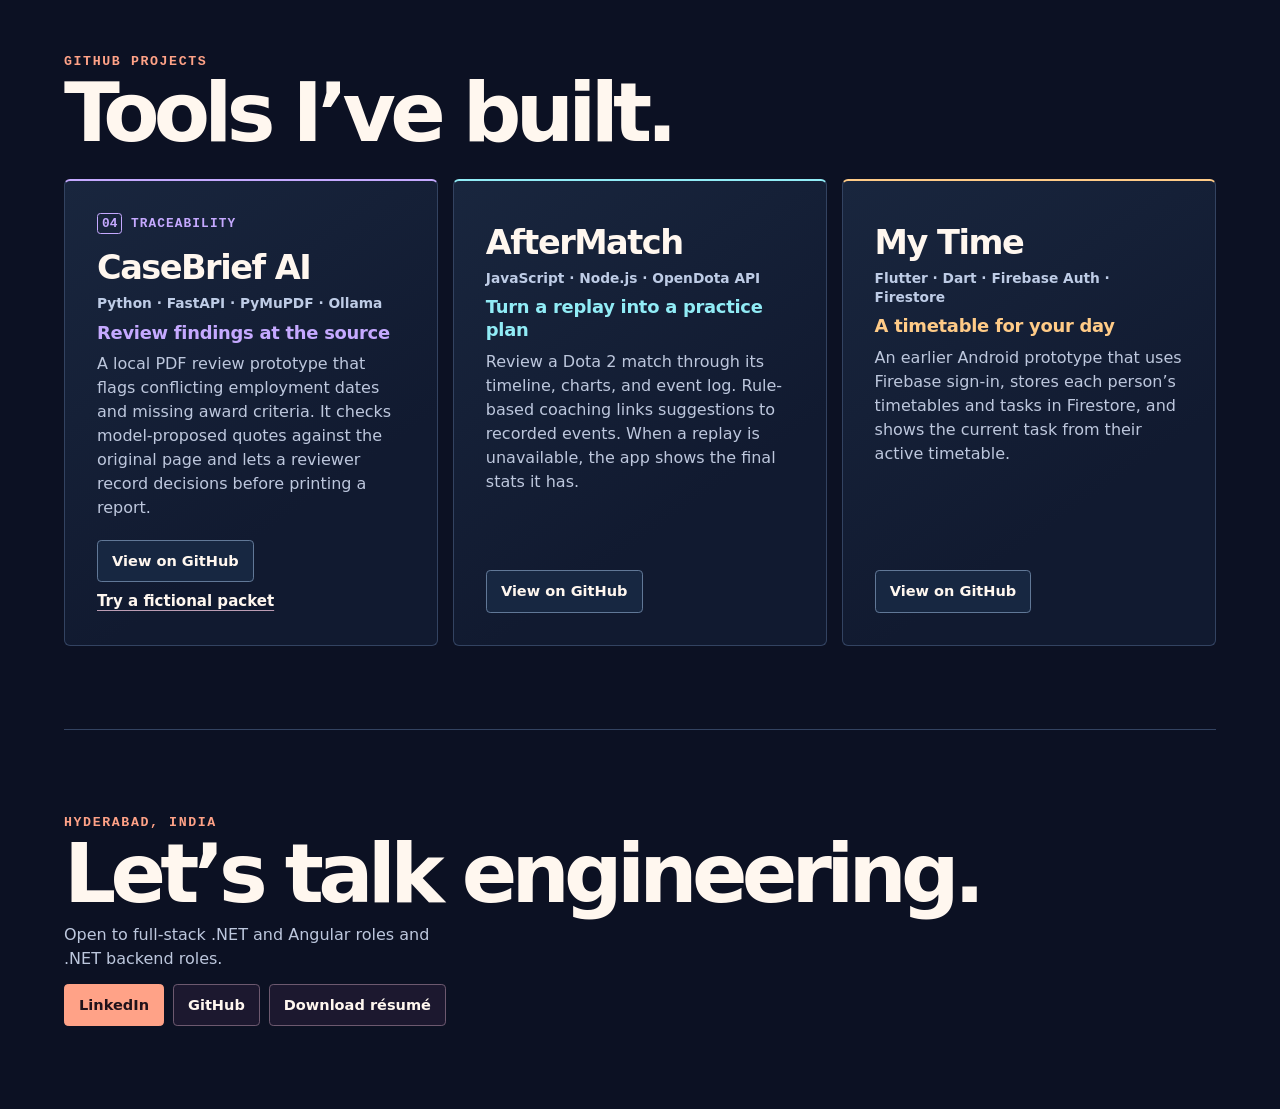
==== commit ad6e45ba: "Add BMW M5, neon crossroads, and automatic drive audio" ====
--- a/night-shift/index.html
+++ b/night-shift/index.html
@@ -8,9 +8,9 @@
   <meta name="description" content="Drive a short night route through the engineering portfolio of Satya Srivatsav, a .NET and Angular engineer in Hyderabad.">
   <title>Night Shift · Satya Srivatsav</title>
   <link rel="icon" href="assets/mark.svg" type="image/svg+xml">
-  <link rel="stylesheet" href="styles.css?v=4">
-  <script src="trace.js?v=4" defer></script>
-  <script src="soundtrack.js?v=1" defer></script>
+  <link rel="stylesheet" href="styles.css?v=5">
+  <script src="trace.js?v=5" defer></script>
+  <script src="soundtrack.js?v=2" defer></script>
 </head>
 <body>
   <a class="skip" href="#work">Skip to engineering work</a>
@@ -18,7 +18,7 @@
     <a class="brand" href="#drive"><span class="brand-mark" aria-hidden="true"></span>Satya Srivatsav</a>
     <nav aria-label="Main navigation"><a href="#drive">Drive</a><a href="#work">Work</a><a href="#projects">Projects</a><a href="#contact">Contact</a></nav>
     <div class="top-actions">
-      <button class="button music-toggle" id="music-toggle" type="button" aria-pressed="false" hidden>Music off</button>
+      <button class="button music-toggle" id="music-toggle" type="button" aria-pressed="false" hidden>Enable sound</button>
       <a class="button resume" href="assets/Satya_Srivatsav_Resume.pdf" target="_blank" rel="noopener">Résumé</a>
     </div>
   </header>
@@ -39,28 +39,39 @@
           <div><dt>~30%</dt><dd>lower database CPU at peak</dd></div>
         </dl>
         <div class="intro-actions"><button id="start" class="button primary" type="button">Drive the portfolio</button><a href="#projects" class="button hero-secondary">View projects</a></div>
-        <p class="accent">Drive through four project stops. Use your keyboard or onscreen controls.</p>
+        <p class="accent">Take an M5 through Hyderabad after dark. Pick a direction at the crossroads.</p>
       </div>
-      <div class="road-legend" aria-label="The four stops on the drive">
-        <p class="legend-title"><span aria-hidden="true"></span> THE ROUTE <small>HYDERABAD AFTER DARK</small></p>
-        <ol class="route-stops">
-          <li><a href="#performance"><span>01</span>Performance</a></li>
-          <li><a href="#reliability"><span>02</span>Reliability</a></li>
-          <li><a href="#ownership"><span>03</span>Ownership</a></li>
-          <li><a href="#evidence"><span>04</span>Traceability</a></li>
-        </ol>
+      <div class="road-legend" aria-label="Destinations">
+        <p class="legend-title"><span aria-hidden="true"></span> HYDERABAD AFTER DARK <small>BMW M5 · E39</small></p>
+        <ul class="route-stops">
+          <li><a href="#evidence"><span aria-hidden="true">↑</span>CaseBrief AI</a></li>
+          <li><a href="#aftermatch"><span aria-hidden="true">←</span>AfterMatch</a></li>
+          <li><a href="#my-time"><span aria-hidden="true">→</span>My Time</a></li>
+          <li><a href="#work"><span aria-hidden="true">↓</span>Worksoft</a></li>
+        </ul>
       </div>
       <div class="hud" aria-label="Route status">
-        <div class="hud-heading"><span><b>NIGHT SHIFT</b><small id="hud-next">NEXT / PERFORMANCE</small></span><div class="hud-actions"><button type="button" id="cruise" class="button" aria-pressed="false" title="Hold a steady speed while you steer">Cruise</button><button type="button" id="restart" class="button" title="Restart the drive (R)">Restart</button></div></div>
-        <div class="route-line" aria-hidden="true"><div id="route-fill"></div><i style="--at:14%"></i><i style="--at:36%"></i><i style="--at:60%"></i><i style="--at:83%"></i></div>
-        <div class="hud-data"><span><span id="route-text">0 / 4 checkpoints</span><small id="spark-count">0/8 sparks</small></span><span id="speed">00 <small>KM/H</small></span></div>
+        <div class="hud-heading"><span><b>BMW M5 · E39</b><small id="hud-next">NEXT / CROSSROADS</small></span><div class="hud-actions"><button type="button" id="cruise" class="button" aria-pressed="false" title="Hold a steady speed while you steer">Cruise</button><button type="button" id="restart" class="button" title="Restart the drive (R)">Restart</button></div></div>
+        <div class="route-line" aria-hidden="true"><div id="route-fill"></div></div>
+        <div class="hud-data"><span><span id="route-text">0 / 4 stops visited</span><small id="spark-count">0/8 sparks</small></span><span id="speed">00 <small>KM/H</small></span></div>
       </div>
+      <section class="junction" id="junction" aria-labelledby="junction-title" hidden>
+        <h2 id="junction-title" tabindex="-1">Pick a direction.</h2>
+        <p>Use the arrow keys or choose a destination.</p>
+        <div class="junction-map">
+          <button type="button" data-route="north"><span aria-hidden="true">↑</span><strong>CaseBrief AI</strong></button>
+          <button type="button" data-route="west"><span aria-hidden="true">←</span><strong>AfterMatch</strong></button>
+          <div class="junction-center" aria-hidden="true"><i></i><i></i><i></i><i></i></div>
+          <button type="button" data-route="east"><span aria-hidden="true">→</span><strong>My Time</strong></button>
+          <button type="button" data-route="south"><span aria-hidden="true">↓</span><strong>Worksoft</strong></button>
+        </div>
+      </section>
       <aside class="arrival" id="arrival" aria-live="polite" aria-atomic="true" hidden>
         <p id="arrival-kicker" class="eyebrow"></p>
-        <h2 id="arrival-title"></h2>
+        <h2 id="arrival-title" tabindex="-1"></h2>
         <p id="arrival-result" class="arrival-result"></p>
         <p id="arrival-detail" class="arrival-detail"></p>
-        <div class="arrival-actions"><a id="arrival-link" href="#work" class="plain-link">See the project</a><button type="button" id="pause-drive" class="button">Pause to read</button></div>
+        <div class="arrival-actions"><a id="arrival-link" href="#work" class="plain-link">See the project</a><button type="button" id="back-to-junction" class="button">Back to crossroads</button></div>
       </aside>
       <p id="guide" class="guide"><span><kbd>A</kbd> <kbd>D</kbd> Steer</span><span><kbd>W</kbd> Accelerate</span><span><kbd>S</kbd> Brake</span><span><kbd>Shift</kbd> Boost</span></p>
       <div class="touch" aria-label="Touch driving controls">
--- a/night-shift/styles.css
+++ b/night-shift/styles.css
@@ -33,9 +33,8 @@
 .drive::before {content:"";position:absolute;inset:0 0 27%;z-index:-2;background:url("assets/night-city.webp?v=2") center 55% / cover no-repeat;opacity:.92}
 #scene {position:absolute;inset:0;width:100%;height:100%;z-index:-1}
 .vignette {position:absolute;inset:0;pointer-events:none;background:linear-gradient(90deg,#100d20e8 0%,#100d20b3 24%,#100d2000 64%),linear-gradient(180deg,#100e1e70,transparent 24%,transparent 79%,#100e1ebf);transition:opacity .55s}
-.drive[data-state=active] .vignette,.drive[data-state=finished] .vignette {opacity:.3}
 .intro {position:absolute;z-index:1;left:clamp(1rem,6.6vw,7rem);top:50%;transform:translateY(-53%);width:min(31rem,calc(100% - 2rem));transition:opacity .26s,visibility .26s}
-.drive[data-state=active] .intro,.drive[data-state=finished] .intro {opacity:0;visibility:hidden;pointer-events:none}
+.drive:not([data-state=intro]) .intro {opacity:0;visibility:hidden;pointer-events:none}
 .eyebrow {font:700 .83rem/1.45 var(--mono);letter-spacing:.12em;color:var(--coral)}
 .eyebrow>span {display:inline-block;width:.5rem;height:.5rem;background:var(--coral);box-shadow:0 0 .7rem #ff876d85;margin-right:.45rem;vertical-align:.08rem}
 .intro h1 {font:850 clamp(5.4rem,13vw,13rem)/.72 var(--sans);letter-spacing:-.104em;text-transform:uppercase;margin:.18em 0 .16em}
@@ -58,8 +57,6 @@
 .hud-data small {display:inline;color:var(--cyan)}
 .route-line {position:relative;background:#42304d;height:.25rem;margin-top:.72rem;border-radius:.2rem}
 .route-line>div {width:0%;height:100%;background:var(--coral);border-radius:.2rem}
-.route-line i {position:absolute;left:var(--at);top:50%;height:.44rem;width:.44rem;border:1px solid var(--cyan);background:#21182d;border-radius:50%;transform:translate(-50%,-50%)}
-.route-line i.passed {background:var(--cyan)}
 .drive[data-state=intro] .hud,.drive[data-state=intro] .touch,.drive[data-state=intro] .guide {visibility:hidden}
 .arrival {position:absolute;left:clamp(1rem,6.6vw,7rem);top:clamp(6rem,22%,13rem);width:min(23rem,calc(100% - 2rem));padding:1rem 1.05rem;background:#160f26ed;border:1px solid #80557b;border-left:3px solid var(--coral);border-radius:.28rem;box-shadow:0 .65rem 2.6rem #10081b84}
 .arrival h2 {font-size:clamp(1.5rem,3vw,2.1rem);line-height:1.1;letter-spacing:-.04em;margin-top:.25rem}
@@ -125,7 +122,7 @@
   *,*::before,*::after {scroll-behavior:auto!important;transition:none!important}
 }
 .hud-data #spark-count {display:block;margin-top:.23rem;color:var(--muted)}
-.drive[data-state=finished] .touch,.drive[data-state=finished] .guide {visibility:hidden}
+.drive:is([data-state=junction],[data-state=turning],[data-state=parked]) :is(.touch,.guide) {visibility:hidden}
 .drive:focus {outline:none}
 .hud-actions {display:flex;gap:.3rem}
 #cruise[aria-pressed=true] {background:var(--cyan);border-color:var(--cyan);color:#171025}
@@ -164,7 +161,7 @@
   background:linear-gradient(90deg,#090f22fa 0%,#0b1228ed 28%,#0b1228a6 44%,#0b122826 61%,transparent 92%),
     linear-gradient(180deg,#090f2256,transparent 28%,transparent 76%,#090f229e);
 }
-.drive[data-state=active] .vignette,.drive[data-state=finished] .vignette {opacity:.46}
+.drive:not([data-state=intro]) .vignette {opacity:.40}
 .intro {
   top:49.5%;
   width:min(32rem,calc(100% - 2rem));
@@ -278,7 +275,6 @@
 .arrival-actions {display:flex;align-items:center;flex-wrap:wrap;gap:.4rem .85rem}
 .arrival-actions button {min-height:2rem;padding:.3rem .51rem;background:#192944;border-color:#60759c;font-size:.81rem}
 .arrival-actions button:hover {background:#27395a}
-#speed.speed-paused {opacity:.52}
 
 .repo-section {padding-block:0 clamp(2.8rem,6.5vw,6rem)}
 .repo-card {display:flex;flex-direction:column}
@@ -313,3 +309,58 @@
 @media(max-width:23rem) {
   .top nav a[href="#work"] {display:none}
 }
+
+.hud button:disabled {opacity:.48;cursor:default}
+.junction {
+  position:absolute;
+  z-index:2;
+  left:clamp(1rem,6.6vw,7rem);
+  top:clamp(8rem,24%,14rem);
+  width:min(23.2rem,calc(100% - 2rem));
+  padding:1rem 1.05rem 1.1rem;
+  border:1px solid #6a8da9;
+  border-radius:.48rem;
+  background:#0a1328f7;
+  box-shadow:0 .65rem 2.2rem #05091ac9;
+}
+.junction h2 {font-size:clamp(1.46rem,2.8vw,2rem);line-height:1.12;letter-spacing:-.035em}
+.junction p {font-size:.88rem;color:#d5e1f6;margin-top:.38rem}
+.junction-map {
+  display:grid;
+  grid-template:". north ." "west center east" ". south ." / minmax(0,1fr) minmax(0,1fr) minmax(0,1fr);
+  gap:.3rem;
+  margin-top:.75rem;
+  align-items:stretch;
+}
+.junction-map button {
+  display:flex;
+  flex-direction:column;
+  align-items:center;
+  justify-content:center;
+  min-height:3rem;
+  border:1px solid #587093;
+  border-radius:.33rem;
+  background:#13213a;
+  color:#f3f6ff;
+  padding:.3rem .18rem .38rem;
+  font-size:.84rem;
+  line-height:1.12;
+}
+.junction-map button span {color:var(--district);font:700 1.02rem/1 var(--mono);margin-bottom:.19rem}
+.junction-map button:is(:hover,:focus-visible,.visited) {border-color:var(--district)}
+.junction-map button:hover {background:#203350}
+.junction-map [data-route=north] {grid-area:north;--district:#bda0ff}
+.junction-map [data-route=west] {grid-area:west;--district:#68f4e3}
+.junction-map [data-route=east] {grid-area:east;--district:#ff88c4}
+.junction-map [data-route=south] {grid-area:south;--district:#ffc38d}
+.junction-center {
+  grid-area:center;
+  display:grid;
+  grid-template:1fr 1fr / 1fr 1fr;
+  gap:.37rem;
+  padding:.24rem 26%;
+}
+.junction-center i {border:1px solid #537193;border-radius:.15rem;background:#1c2d47}
+@media(max-width:48rem) {
+  .junction {top:9.8rem;padding:.76rem .83rem .83rem}
+}
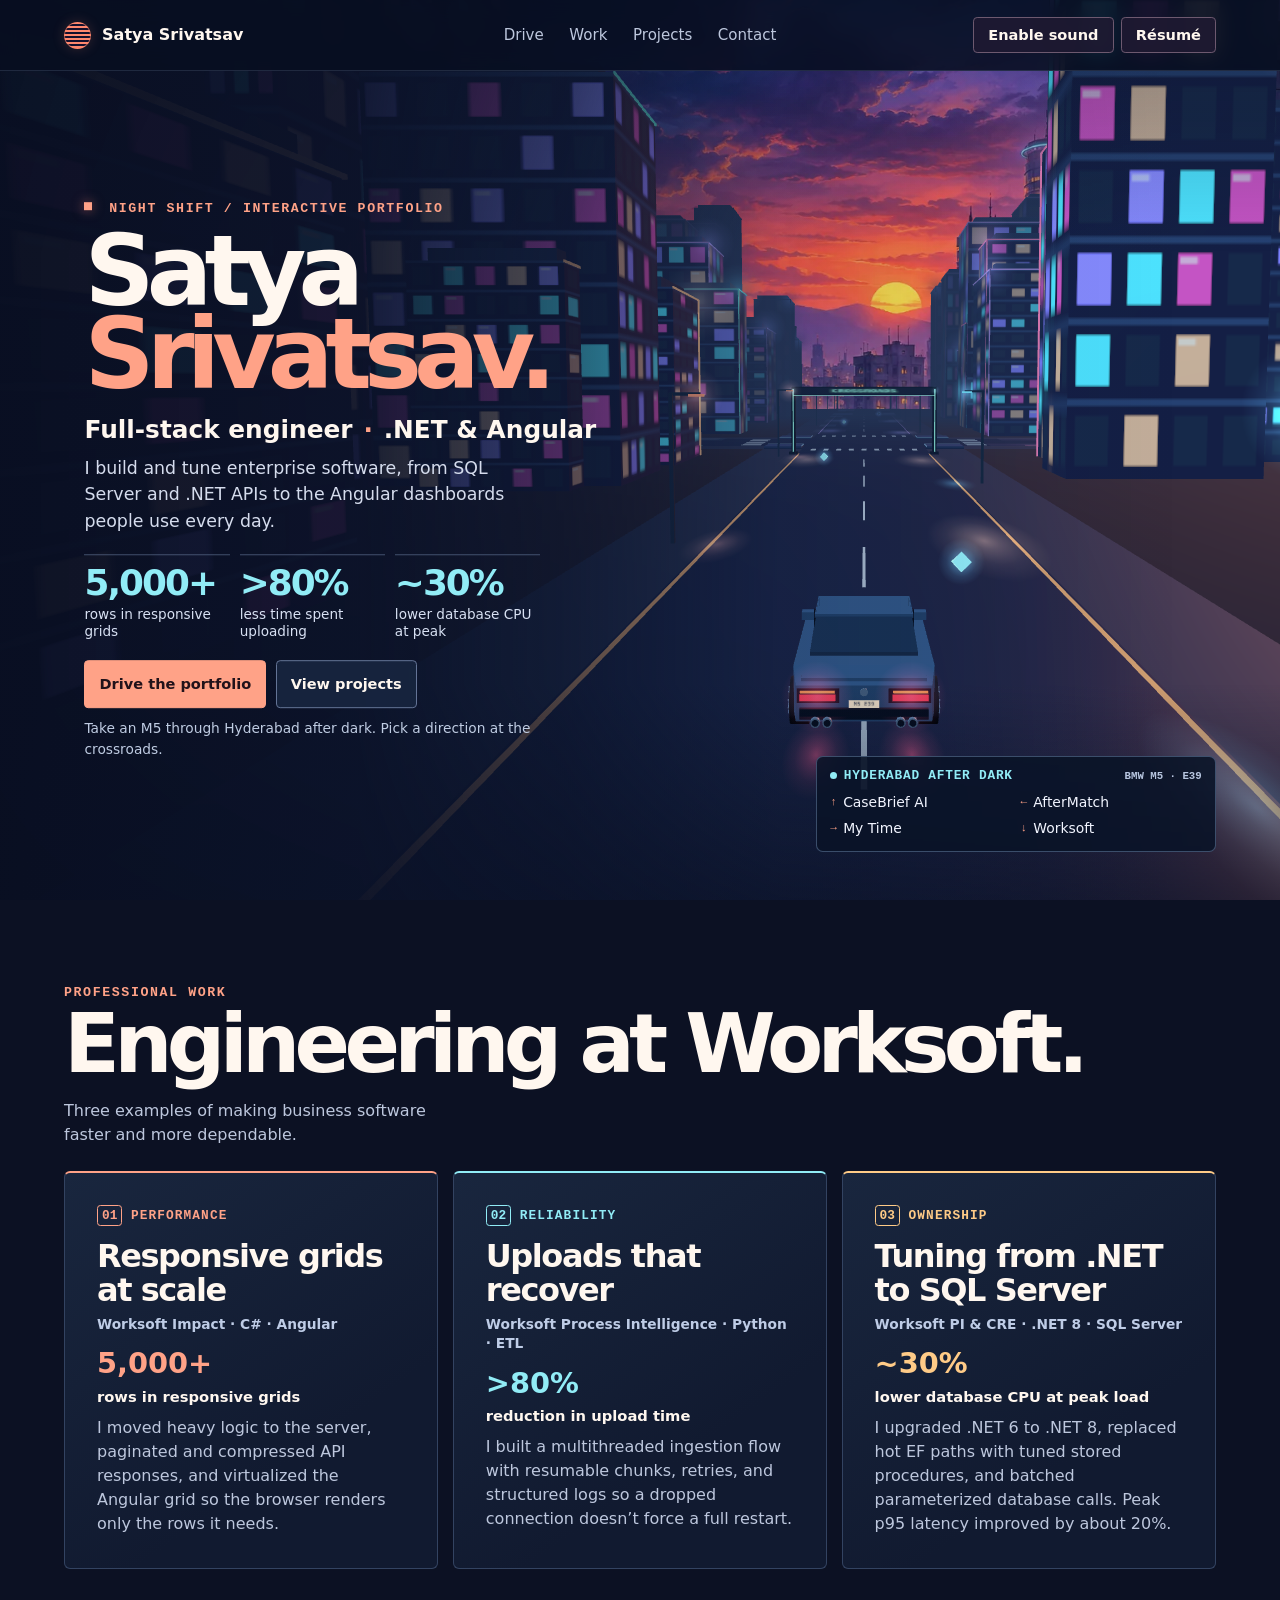
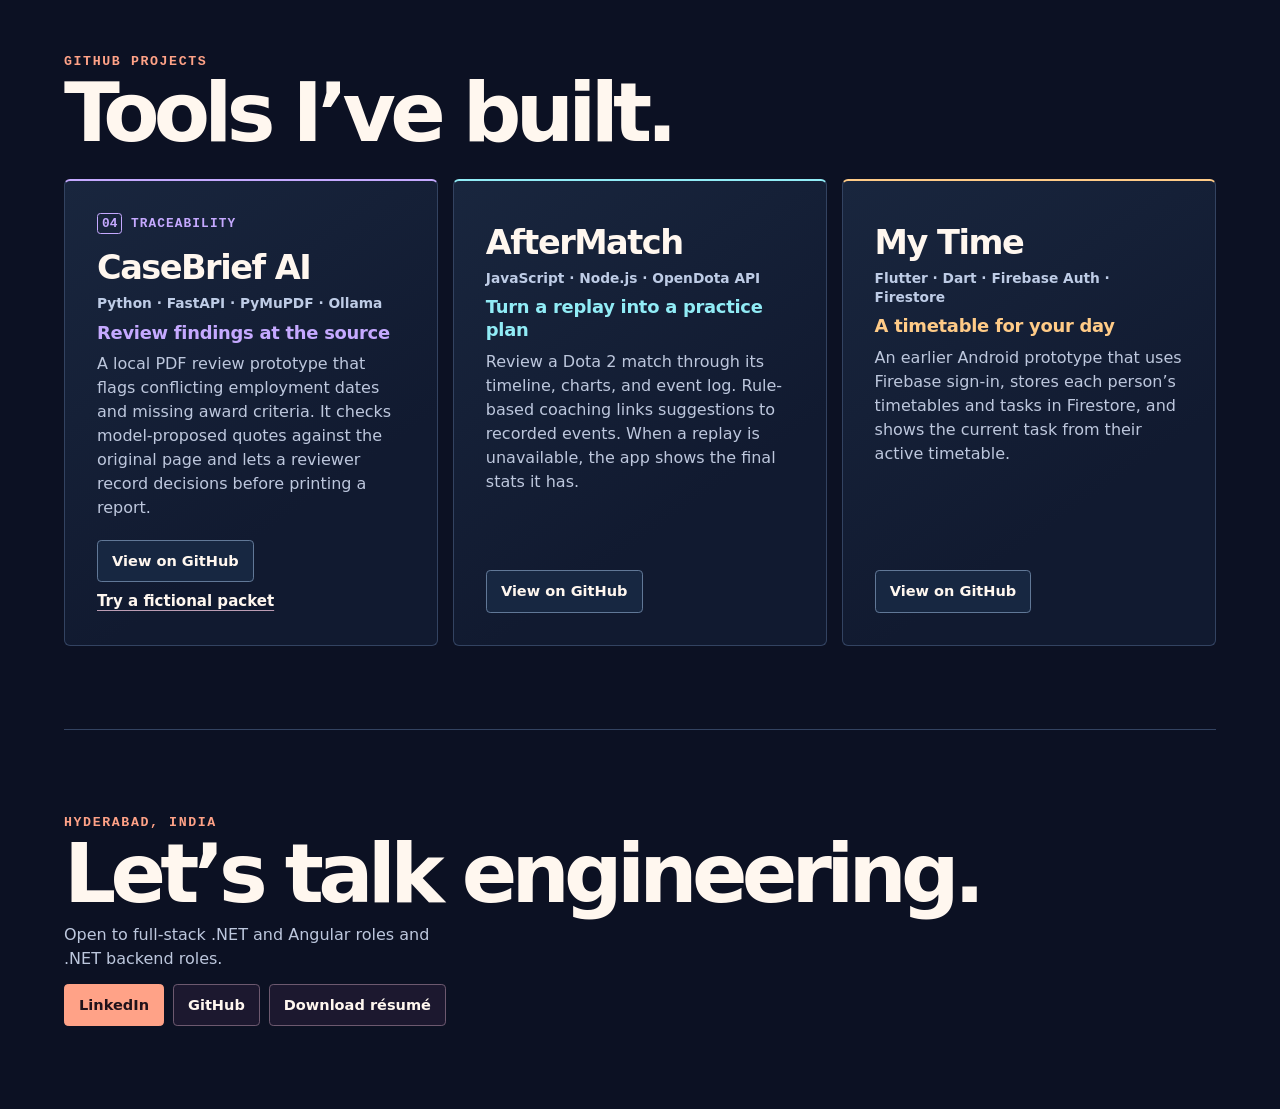
==== commit 1c9e6fd0: "Keep the full M5 in frame on shorter screens" ====
--- a/night-shift/index.html
+++ b/night-shift/index.html
@@ -9,7 +9,7 @@
   <title>Night Shift · Satya Srivatsav</title>
   <link rel="icon" href="assets/mark.svg" type="image/svg+xml">
   <link rel="stylesheet" href="styles.css?v=5">
-  <script src="trace.js?v=5" defer></script>
+  <script src="trace.js?v=6" defer></script>
   <script src="soundtrack.js?v=2" defer></script>
 </head>
 <body>
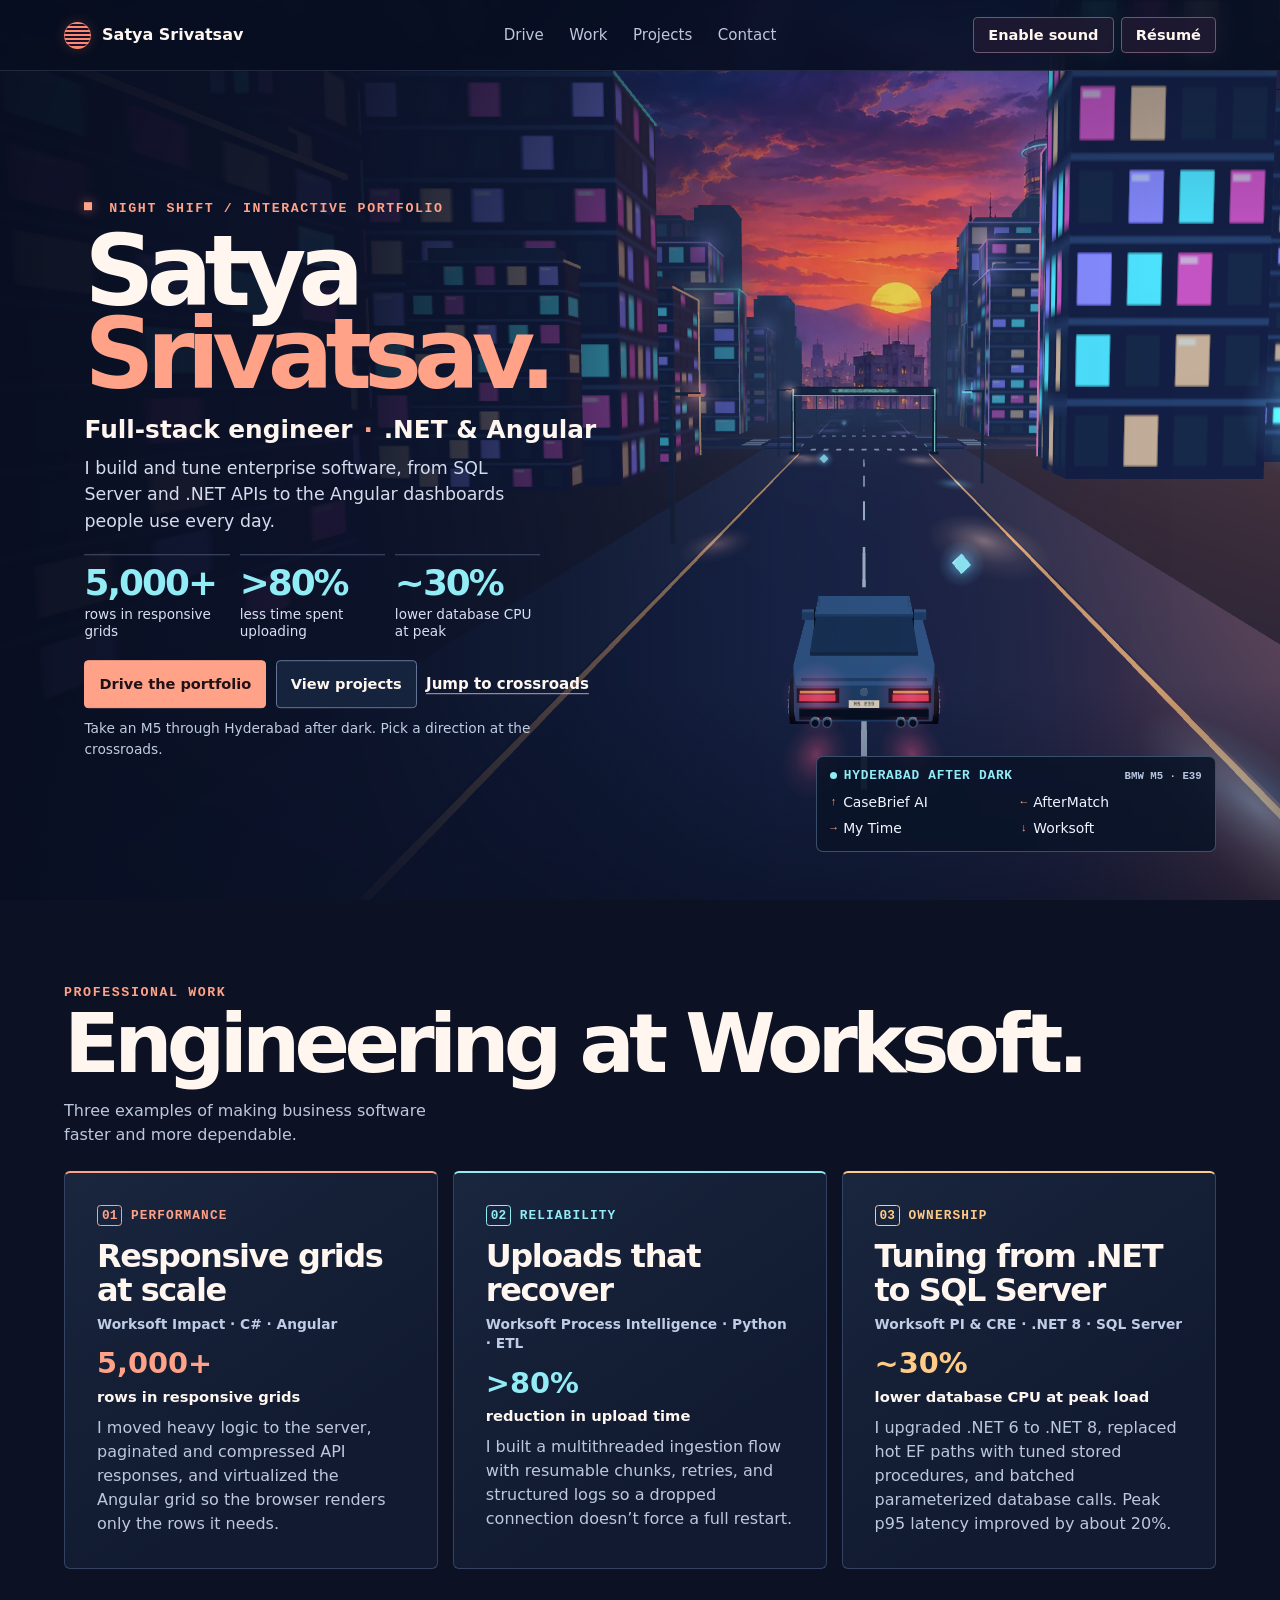
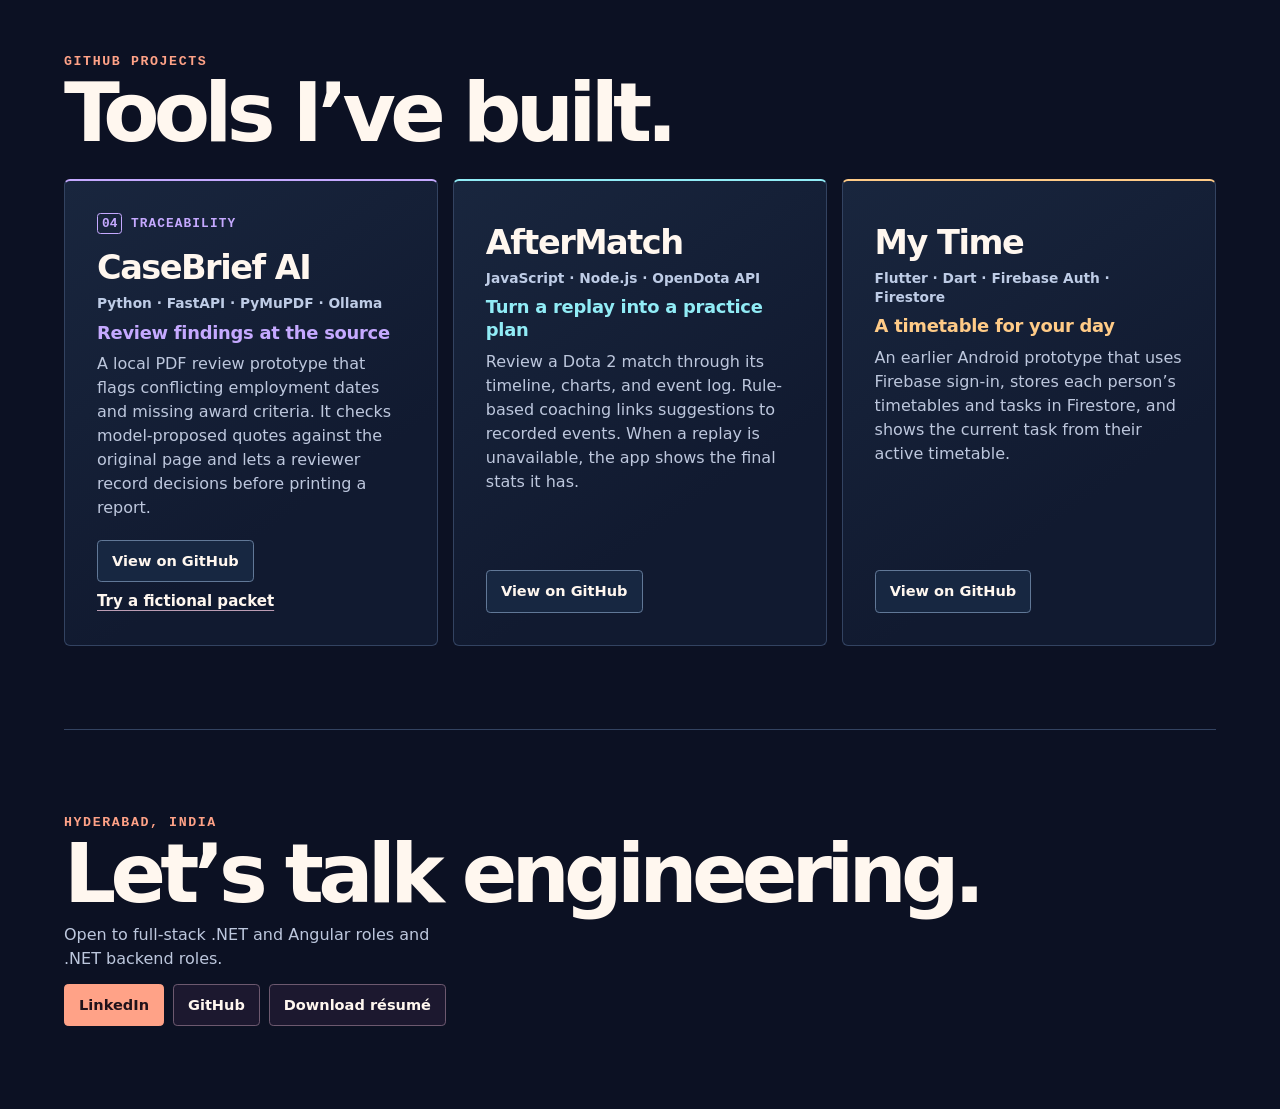
==== commit 11b41c5c: "Improve Night Shift navigation, mobile controls, and project documentation" ====
--- a/night-shift/index.html
+++ b/night-shift/index.html
@@ -8,9 +8,9 @@
   <meta name="description" content="Drive a short night route through the engineering portfolio of Satya Srivatsav, a .NET and Angular engineer in Hyderabad.">
   <title>Night Shift · Satya Srivatsav</title>
   <link rel="icon" href="assets/mark.svg" type="image/svg+xml">
-  <link rel="stylesheet" href="styles.css?v=5">
-  <script src="trace.js?v=6" defer></script>
-  <script src="soundtrack.js?v=2" defer></script>
+  <link rel="stylesheet" href="styles.css?v=7">
+  <script src="trace.js?v=7" defer></script>
+  <script src="soundtrack.js?v=3" defer></script>
 </head>
 <body>
   <a class="skip" href="#work">Skip to engineering work</a>
@@ -18,7 +18,7 @@
     <a class="brand" href="#drive"><span class="brand-mark" aria-hidden="true"></span>Satya Srivatsav</a>
     <nav aria-label="Main navigation"><a href="#drive">Drive</a><a href="#work">Work</a><a href="#projects">Projects</a><a href="#contact">Contact</a></nav>
     <div class="top-actions">
-      <button class="button music-toggle" id="music-toggle" type="button" aria-pressed="false" hidden>Enable sound</button>
+      <button class="button music-toggle" id="music-toggle" type="button" aria-label="Sound" aria-pressed="false" hidden>Enable sound</button>
       <a class="button resume" href="assets/Satya_Srivatsav_Resume.pdf" target="_blank" rel="noopener">Résumé</a>
     </div>
   </header>
@@ -38,7 +38,11 @@
           <div><dt>&gt;80%</dt><dd>less time spent uploading</dd></div>
           <div><dt>~30%</dt><dd>lower database CPU at peak</dd></div>
         </dl>
-        <div class="intro-actions"><button id="start" class="button primary" type="button">Drive the portfolio</button><a href="#projects" class="button hero-secondary">View projects</a></div>
+        <div class="intro-actions">
+          <button id="start" class="button primary" type="button">Drive the portfolio</button>
+          <a href="#projects" class="button hero-secondary">View projects</a>
+          <button id="jump-to-junction" class="plain-link" type="button" hidden>Jump to crossroads</button>
+        </div>
         <p class="accent">Take an M5 through Hyderabad after dark. Pick a direction at the crossroads.</p>
       </div>
       <div class="road-legend" aria-label="Destinations">
@@ -51,7 +55,7 @@
         </ul>
       </div>
       <div class="hud" aria-label="Route status">
-        <div class="hud-heading"><span><b>BMW M5 · E39</b><small id="hud-next">NEXT / CROSSROADS</small></span><div class="hud-actions"><button type="button" id="cruise" class="button" aria-pressed="false" title="Hold a steady speed while you steer">Cruise</button><button type="button" id="restart" class="button" title="Restart the drive (R)">Restart</button></div></div>
+        <div class="hud-heading"><span><b>BMW M5 · E39</b><small id="hud-next">NEXT / CROSSROADS</small></span><div class="hud-actions"><button type="button" id="cruise" class="button" aria-pressed="false" title="Hold a steady speed while you steer">Cruise</button><button type="button" id="open-map" class="button" title="Return to the crossroads (Escape)">Map</button><button type="button" id="restart" class="button" title="Restart the drive (R)">Restart</button></div></div>
         <div class="route-line" aria-hidden="true"><div id="route-fill"></div></div>
         <div class="hud-data"><span><span id="route-text">0 / 4 stops visited</span><small id="spark-count">0/8 sparks</small></span><span id="speed">00 <small>KM/H</small></span></div>
       </div>
@@ -59,24 +63,24 @@
         <h2 id="junction-title" tabindex="-1">Pick a direction.</h2>
         <p>Use the arrow keys or choose a destination.</p>
         <div class="junction-map">
-          <button type="button" data-route="north"><span aria-hidden="true">↑</span><strong>CaseBrief AI</strong></button>
-          <button type="button" data-route="west"><span aria-hidden="true">←</span><strong>AfterMatch</strong></button>
+          <button type="button" data-route="north"><span aria-hidden="true">↑</span><strong>CaseBrief AI</strong><small class="route-visited" hidden>Visited</small></button>
+          <button type="button" data-route="west"><span aria-hidden="true">←</span><strong>AfterMatch</strong><small class="route-visited" hidden>Visited</small></button>
           <div class="junction-center" aria-hidden="true"><i></i><i></i><i></i><i></i></div>
-          <button type="button" data-route="east"><span aria-hidden="true">→</span><strong>My Time</strong></button>
-          <button type="button" data-route="south"><span aria-hidden="true">↓</span><strong>Worksoft</strong></button>
+          <button type="button" data-route="east"><span aria-hidden="true">→</span><strong>My Time</strong><small class="route-visited" hidden>Visited</small></button>
+          <button type="button" data-route="south"><span aria-hidden="true">↓</span><strong>Worksoft</strong><small class="route-visited" hidden>Visited</small></button>
         </div>
       </section>
-      <aside class="arrival" id="arrival" aria-live="polite" aria-atomic="true" hidden>
+      <aside class="arrival" id="arrival" aria-labelledby="arrival-title" hidden>
         <p id="arrival-kicker" class="eyebrow"></p>
         <h2 id="arrival-title" tabindex="-1"></h2>
         <p id="arrival-result" class="arrival-result"></p>
         <p id="arrival-detail" class="arrival-detail"></p>
-        <div class="arrival-actions"><a id="arrival-link" href="#work" class="plain-link">See the project</a><button type="button" id="back-to-junction" class="button">Back to crossroads</button></div>
+        <div class="arrival-actions"><a id="arrival-link" href="#work" class="plain-link">See the project</a><a id="arrival-code" class="plain-link" hidden>View code</a><button type="button" id="back-to-junction" class="button">Back to crossroads</button></div>
       </aside>
       <p id="guide" class="guide"><span><kbd>A</kbd> <kbd>D</kbd> Steer</span><span><kbd>W</kbd> Accelerate</span><span><kbd>S</kbd> Brake</span><span><kbd>Shift</kbd> Boost</span></p>
       <div class="touch" aria-label="Touch driving controls">
         <div><button type="button" data-drive="left" aria-label="Steer left">‹</button><button type="button" data-drive="right" aria-label="Steer right">›</button></div>
-        <div><button type="button" data-drive="brake" aria-label="Brake">−</button><button type="button" data-drive="go" aria-label="Accelerate">↑</button></div>
+        <div><button type="button" data-drive="brake" aria-label="Brake">−</button><button type="button" data-drive="go" aria-label="Accelerate">↑</button><button type="button" data-drive="boost" class="touch-boost" aria-label="Boost">Boost</button></div>
       </div>
       <noscript><p class="script-note">The drive needs JavaScript. <a href="#work">You can still view the portfolio below.</a></p></noscript>
     </section>
--- a/night-shift/styles.css
+++ b/night-shift/styles.css
@@ -109,7 +109,6 @@
   .intro h1 {font-size:clamp(5rem,17.8vw,7rem)}
   .projects {grid-template-columns:1fr}
   .hud {top:4.2rem;right:1rem;width:13rem;padding:.44rem .57rem}
-  .hud-heading small {display:none}
   .hud-heading b {font-size:.77rem}
   .arrival {top:9.45rem;max-width:none;width:min(19rem,calc(100% - 2rem));padding:.63rem .72rem}
   .arrival p:not(.eyebrow) {font-size:.86rem}
@@ -364,3 +363,34 @@
 @media(max-width:48rem) {
   .junction {top:9.8rem;padding:.76rem .83rem .83rem}
 }
+
+#jump-to-junction {padding-block:.38rem;min-height:2.65rem;text-align:left}
+.hud {width:min(24rem,calc(100% - 2rem))}
+.hud-heading > span {min-width:0}
+.hud-heading small {color:#d0e3f7;white-space:normal}
+.hud-actions {flex-shrink:0}
+.hud .route-line {background:#293954}
+.hud .route-line > div {background:var(--cyan)}
+.junction-map button .route-visited {margin-top:.22rem;color:var(--district);font-size:.65rem}
+.touch button.touch-boost {font-size:.8rem;padding-inline:.42rem}
+#arrival-title:focus,#junction-title:focus {outline:none}
+@media (pointer:coarse),(max-width:45rem) {
+  .drive:not([data-state=intro]) {min-height:0}
+}
+@media(max-width:44rem) {
+  .hud {top:4.35rem;padding:.5rem .6rem;width:min(24rem,calc(100% - 2rem))}
+  .hud button {min-height:2.75rem;padding-inline:.46rem}
+  .junction,.arrival {top:10.45rem}
+  .arrival-actions button {min-height:2.75rem}
+}
+@media(max-width:39rem) {
+  .intro-actions {gap:.45rem .65rem}
+  #jump-to-junction {font-size:.84rem}
+}
+@media(max-height:36rem) and (max-width:48rem) {
+  .junction,.arrival {max-height:calc(100% - 11.2rem);overflow:auto}
+}
+@media(max-height:32rem) and (min-width:39rem) {
+  .hud {top:4.65rem}
+  .junction,.arrival {top:4.85rem;max-height:calc(100% - 5.7rem);overflow:auto;width:min(23rem,43vw)}
+}
